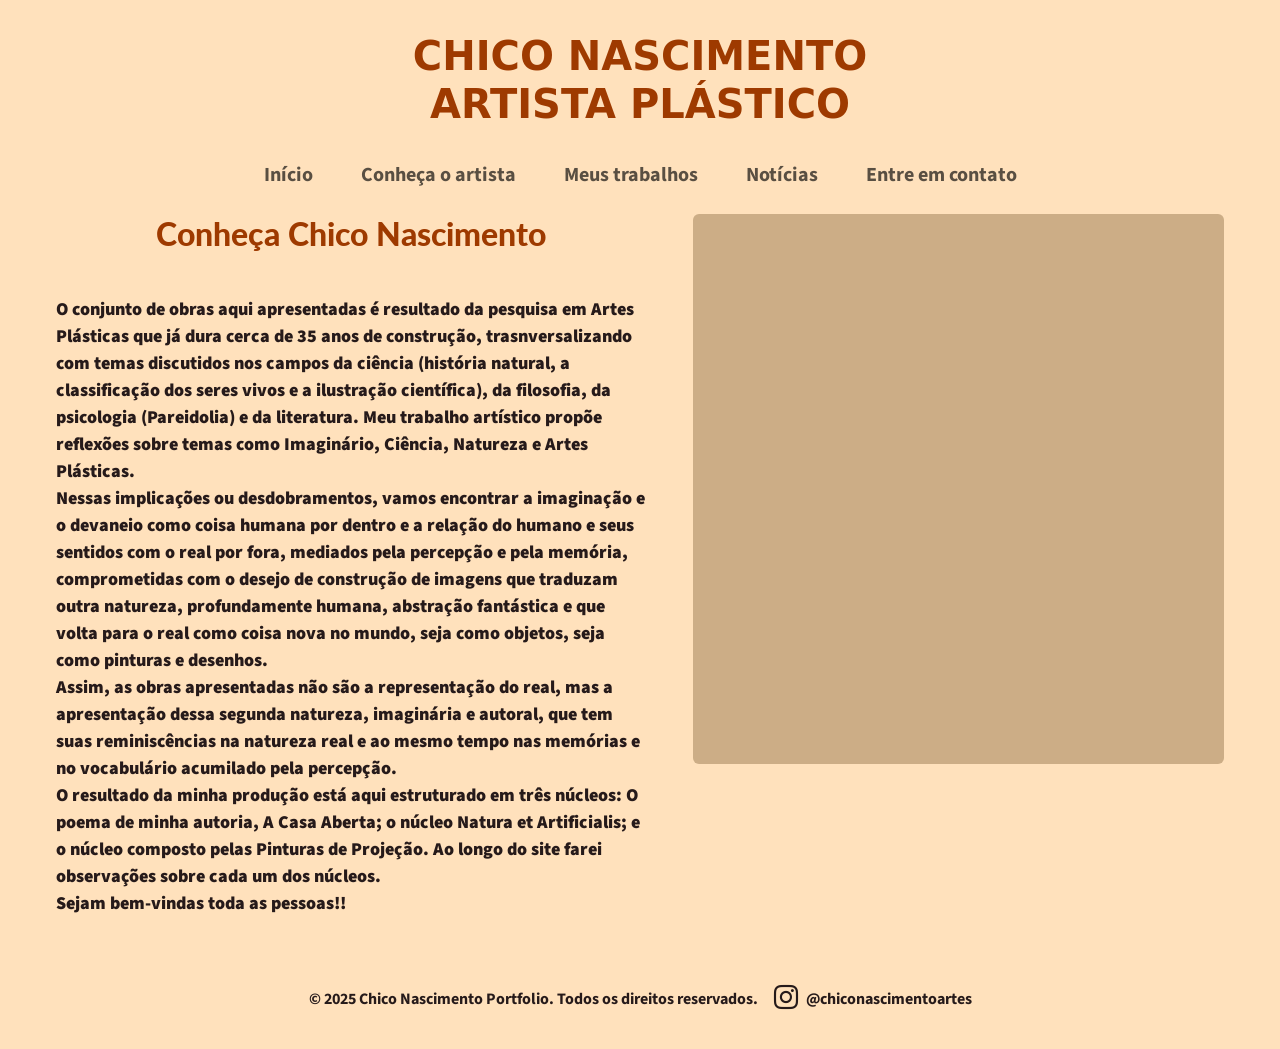
==== about.html @ 6eb268f2 "Primeiro commit do projeto" ====
<!DOCTYPE html>
<html lang="pt-br">
<head>
    <meta charset="UTF-8">
    <meta name="viewport" content="width=device-width, initial-scale=1.0">
    <link rel="shortcut icon" href="./img/iccon.jpeg" type="image/x-icon">
    <title>Chico Nascimento Artista Plástico</title>
    <link href="https://cdn.jsdelivr.net/npm/bootstrap@5.3.8/dist/css/bootstrap.min.css" rel="stylesheet" integrity="sha384-sRIl4kxILFvY47J16cr9ZwB07vP4J8+LH7qKQnuqkuIAvNWLzeN8tE5YBujZqJLB" crossorigin="anonymous">
    <link rel="stylesheet" href="https://cdn.jsdelivr.net/npm/bootstrap-icons@1.7.2/font/bootstrap-icons.css">
    <link href="https://fonts.googleapis.com/css2?family=Lato:ital,wght@0,100;0,300;0,400;0,700;0,900;1,100;1,300;1,400;1,700;1,900&family=Neuton:ital,wght@0,200;0,300;0,400;0,700;0,800;1,400&display=swap" rel="stylesheet">
    <link href="https://fonts.googleapis.com/css2?family=Lato:ital,wght@0,100;0,300;0,400;0,700;0,900;1,100;1,300;1,400;1,700;1,900&family=Neuton:ital,wght@0,200;0,300;0,400;0,700;0,800;1,400&family=Source+Sans+3:ital,wght@0,200..900;1,200..900&display=swap" rel="stylesheet">
    <link rel="stylesheet" href="./estilos/style.css">
    <link rel="stylesheet" href="./estilos/about.css">
</head>

<body>

    <header id="home">
        <div class="header-content">
             <h1 class="artist-title">
      CHICO NASCIMENTO <br />
      ARTISTA PLÁSTICO
    </h1>
        </div>
    </header>


    <nav class="navbar navbar-expand-lg">
        <div class="container-fluid justify-content-center">
            <button class="navbar-toggler" type="button" data-bs-toggle="collapse" data-bs-target="#navbarNav" aria-controls="navbarNav" aria-expanded="false" aria-label="Toggle navigation">
                <span class="navbar-toggler-icon"></span>
            </button>
            <div class="collapse navbar-collapse justify-content-center" id="navbarNav">
                <ul class="navbar-nav">
                    <li class="nav-item">
                        <a class="nav-link" href="./index.html">Início</a>
                    </li>
                    <li class="nav-item">
                        <a class="nav-link" href="./about.html">Conheça o artista</a>
                    </li>
                    <li class="nav-item dropdown">
                        <a class="nav-link dropdown-toggle" href="#" role="button" data-bs-toggle="dropdown" aria-expanded="false">
                            Meus trabalhos
                        </a>
                        <ul class="dropdown-menu">
                            <li><a class="dropdown-item" href="./natura.html">Natura et Artificialis</a></li>
                            <li><a class="dropdown-item" href="./pinturas.html">Pinturas de Projeção</a></li>
                        </ul>
                    </li>
                    <li class="nav-item">
                        <a class="nav-link" href="./publicações.html">Notícias</a>
                    </li>
                    <li class="nav-item">
                        <a class="nav-link" href="./contato.html">Entre em contato</a>
                    </li>
                </ul>
            </div>
        </div>
    </nav>

    <main>
      <div class="texto">
        <h3>Conheça Chico Nascimento</h3>
        <div class="grey-box"></div>
        <p>
          <br> O conjunto de obras aqui apresentadas é resultado da pesquisa em Artes Plásticas que já dura cerca de 35 anos de construção, 
          trasnversalizando com temas discutidos nos campos da ciência (história natural, a classificação dos seres vivos e a ilustração científica),
            da filosofia, da psicologia 
            <span class="popover-trigger" data-bs-toggle="popover" data-bs-placement="top" title="Pareidolia" data-bs-content="Fenômeno psicológico em que o cérebro percebe formas familiares em imagens ambíguas ou aleatórias, como ver rostos em nuvens ou objetos inanimados.">(Pareidolia)</span> e da literatura.  

            Meu trabalho artístico propõe reflexões sobre temas como Imaginário, Ciência, Natureza e Artes Plásticas.

<br>Nessas implicações ou desdobramentos, vamos encontrar a imaginação e o devaneio como coisa humana por dentro e a relação do humano e seus sentidos com o real por fora, mediados pela percepção e pela memória, comprometidas com o desejo de construção de
imagens que traduzam outra natureza, profundamente humana, abstração fantástica e que volta para o real como coisa nova no mundo, seja como objetos, seja como pinturas e desenhos. 

<br>Assim, as obras apresentadas não são a representação do real, mas a apresentação dessa segunda natureza, imaginária e autoral,
que tem suas reminiscências na natureza real e ao mesmo tempo nas memórias e no vocabulário acumilado pela percepção. 
<br>O resultado da minha produção está aqui estruturado em três núcleos: O poema de minha autoria, 
A Casa Aberta; o núcleo Natura et Artificialis; e o núcleo composto pelas Pinturas de Projeção.
Ao longo do site farei observações sobre cada um dos núcleos.

<br><strong>Sejam bem-vindas toda as pessoas!!</strong>
        </p>
      </div>
      <div class="caixa-cinza"></div>
    </main>


    <header>


    </header>

    <footer>
        <div class="d-flex justify-content-center align-items-center">
            <p class="mb-0 me-3"> &copy; 2025 Chico Nascimento Portfolio. Todos os direitos reservados.</p>
            <a href="https://www.instagram.com/chiconascimentoartes/" target="_blank" class="text-decoration-none d-flex align-items-center rodape">
                <i class="bi bi-instagram fs-4 me-2"></i>  @chiconascimentoartes
            </a>
        </div>
    </footer>

        <script src="https://cdn.jsdelivr.net/npm/bootstrap@5.3.8/dist/js/bootstrap.bundle.min.js" integrity="sha384-FKyoEForCGlyvwx9Hj09JcYn3nv7wiPVlz7YYwJrWVcXK/BmnVDxM+D2scQbITxI" crossorigin="anonymous"></script>
        <script>
            // Initialize all popovers
            var popoverTriggerList = [].slice.call(document.querySelectorAll('[data-bs-toggle="popover"]'));
            var popoverList = popoverTriggerList.map(function (popoverTriggerEl) {
                return new bootstrap.Popover(popoverTriggerEl);
            });
        </script>


</body>
---- estilos/style.css ----
@import url(./about.css);
@import url(./pinturas.css);
@import url(./natura.css);
@import url(./noticias.css);
@import url(./contato.css);

:root{

    --amarelo: #F29727;
    --verde: #263509;
    --marrom: #261A1A;
    --laranja: #CA4B02;
    --branco: #FFE1BC;
    --laranja-escuro: #9E3A00;
    --amarelo-claro: #ccad86;

    --titulo: 'Lato', sans-serif ;
    --texto: 'Source Sans 3', sans-serif ;
    
}

body {
  margin: 0;
  padding: 0;
  background-color: var(--branco);
  background-image: url('../img/MARCA D AGUA.png');
  background-size: cover;
  background-position: center;
  background-repeat: no-repeat;
  background-attachment: fixed;
}

h1 {
  text-align: center;
  font-size: var(--titulo);
  color: var(--laranja-escuro);
  font-weight: 900;
  font-size: 40px;
  margin: 2rem 0 1rem 0;
  line-height: 1.2;
}


nav {
  display: flex;
  justify-content: center;
  gap: 2rem;
  margin-bottom: 0.5rem;
  font-family: var(--texto);
  font-weight: 700;
  font-size: 20px;
}

nav a {
  text-decoration: none;
  color: var(--marrom);
  position: relative;
  cursor: pointer;
  opacity: 1;
}

nav a:hover {
  color: var(--laranja-escuro) !important;
}

.dropdown-item {
  color: var(--marrom);
  font-family: var(--texto);
  font-weight: 700;
  font-size: 20px;
}

.dropdown-menu :hover {
  color: var(--laranja-escuro);
}

nav li {
  list-style: none;
  position: relative;
  display: inline-block;
}


nav ul.dropdown-menu {
  display: none;
  position: absolute;
  top: 100%;
  left: 0;
  background-color: none;
  padding: 0.5rem 0;
  margin: 0;
  border-radius: 0 0 4px 4px;
  box-shadow: 0 2px 5px rgba(0,0,0,0.1);
  min-width: 180px;
  z-index: 100;
}

.gray-box {
  background-color: var(--amarelo-claro);
  height: 580px;
  margin-bottom: 3rem;
}

nav ul {
  padding: 0;
  margin: 0;
  display: flex;
  align-items: center;
  gap: 2rem;
}

footer {
  font-weight: 700;
  margin-bottom: 2rem;
  text-align: center;
  font-family: var(--texto);
  font-size: 16px;
  display: flex;
  justify-content: center;
  align-items: center;
  gap: 0.5rem;
  color: var(--marrom);
}

footer a {
  color: var(--marrom);
}

.dropdown-toggle::after {
  display: none;
}

footer a:hover {
  color: var(--laranja-escuro);
}

/* Responsividade */
@media (max-width: 991px) {
  .navbar-nav {
    text-align: center;
  }

  .navbar-nav .nav-link {
    padding: 0.5rem 1rem;
  }

  .dropdown-menu {
    position: static;
    float: none;
    background-color: transparent;
    border: none;
    box-shadow: none;
  }

  .dropdown-item {
    padding: 0.5rem 1rem;
  }
}

@media (max-width: 768px) {
  body {
    background-attachment: scroll;
    background-size: cover;
  }

  h1 {
    font-size: 30px;
  }

  .gray-box {
    height: 50vh;
    min-height: 300px;
  }

  footer {
    flex-direction: column;
    gap: 1.5rem;
    font-size: 14px;
    text-align: center;
    padding: 0 1rem;
  }

  footer p {
    margin-bottom: 0.5rem;
  }

  footer a .bi {
    font-size: 1.5rem;
  }

@media (max-width: 480px) {
  h1 {
    font-size: 24px;
  }

  .gray-box {
    height: 40vh;
    min-height: 250px;
  }

  footer {
    font-size: 12px;
  }

  footer a .bi {
    font-size: 1.25rem;
  }
}

}
---- estilos/about.css ----
body{
  background-image: none;
}

main {
  display: flex;
  justify-content: space-between;
  align-items: start;
  gap: 3rem;
  margin-bottom: 3rem;
  max-width: 1200px;
  margin-left: auto;
  margin-right: auto;
  padding: 0 1rem;
  font-family: var(--texto);
}


main .texto {
  flex: 1 1 45%;
  font-weight: 900;
  font-size: 18px;
  line-height: 1.5;
  color: var(--marrom);
}

main .texto h3 {
  font-family: var(--titulo);
  color: var(--laranja-escuro);
  font-weight: 900;
  font-size: 32px;
  margin-bottom: 1rem;
}

main .caixa-cinza {
  flex: 1 1 40%;
  background-color: var(--amarelo-claro);
  height: 550px;
  border-radius: 6px;
}

@media (max-width: 768px) {
  main {
    flex-direction: column;
    gap: 2rem;
  }
  main .caixa-cinza,
  main .texto {
    flex: 1 1 100%;
  }
  main .grey-box{
    background-color: var(--amarelo-claro);
    height: 250px;
    flex: none;
    order: -1;
    margin-bottom: 1rem;
  }
    .popover {
    font-size: 0.8rem;
    max-width: 250px;
    word-wrap: break-word;
  }

  .popover-header {
    font-size: 0.9rem;
  }

  .popover-body {
    font-size: 0.8rem;
    padding: 0.5rem;
  }

}

@media (max-width: 480px) {
  main {
    padding: 0 0.5rem;
  }
  main .texto h3 {
    font-size: 1.25rem;
  }
    .popover {
    font-size: 0.75rem;
    max-width: 200px;
  }

  .popover-header {
    font-size: 0.8rem;
  }

  .popover-body {
    font-size: 0.75rem;
    padding: 0.4rem;
  }

}
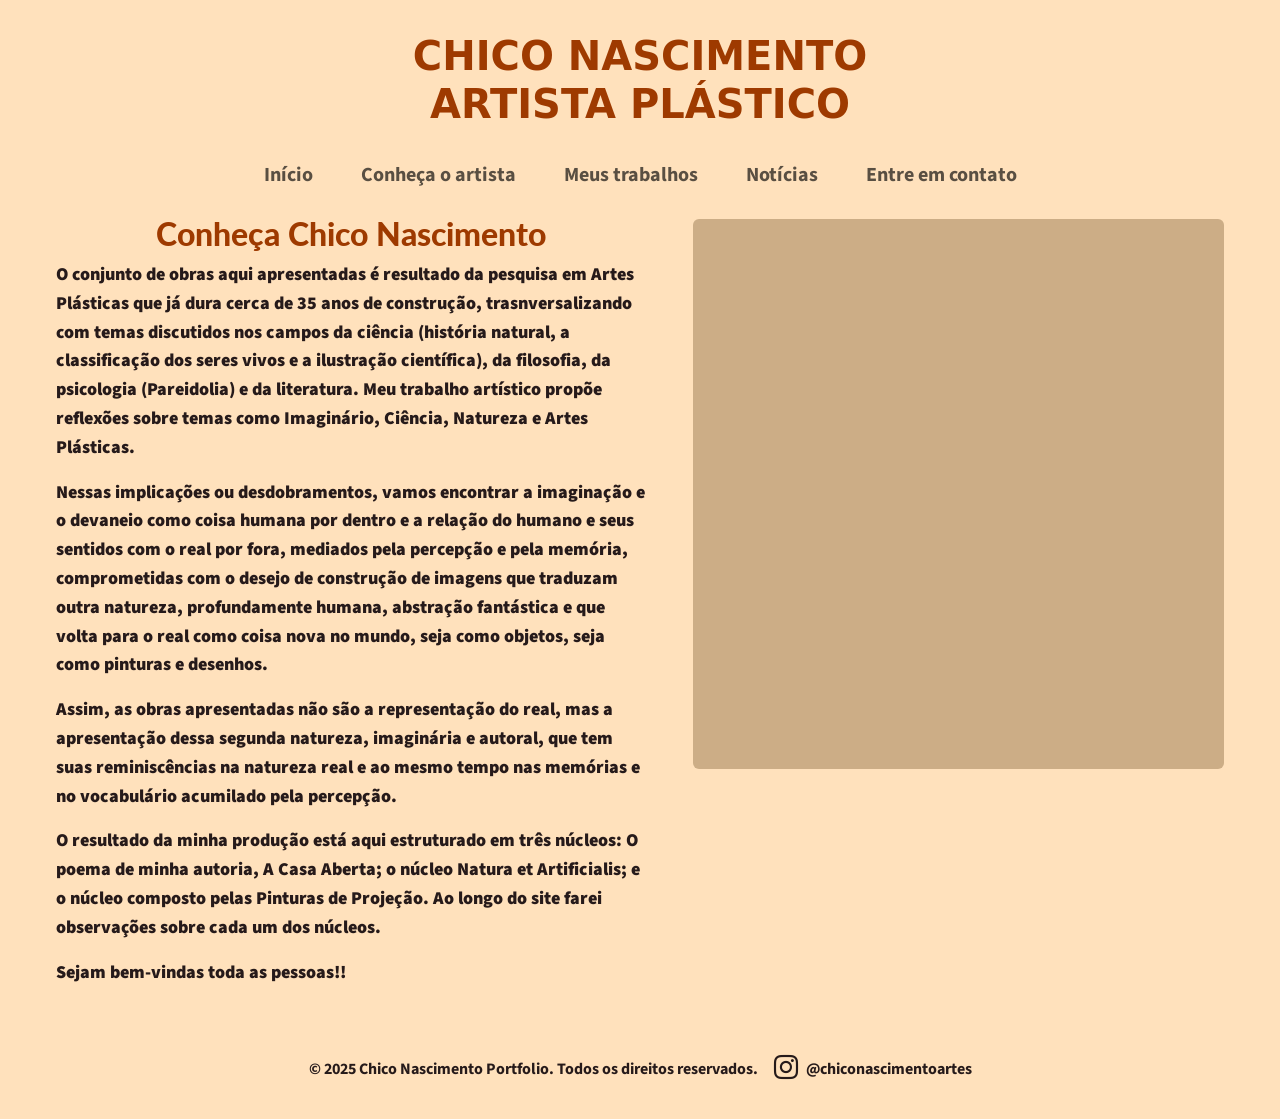
==== commit 7c449ebe: "Primeiro commit do meu site" ====
--- a/about.html
+++ b/about.html
@@ -63,23 +63,23 @@
         <h3>Conheça Chico Nascimento</h3>
         <div class="grey-box"></div>
         <p>
-          <br> O conjunto de obras aqui apresentadas é resultado da pesquisa em Artes Plásticas que já dura cerca de 35 anos de construção, 
-          trasnversalizando com temas discutidos nos campos da ciência (história natural, a classificação dos seres vivos e a ilustração científica),
-            da filosofia, da psicologia 
+        O conjunto de obras aqui apresentadas é resultado da pesquisa em Artes Plásticas que já dura cerca de 35 anos de construção, 
+        trasnversalizando com temas discutidos nos campos da ciência (história natural, a classificação dos seres vivos e a ilustração científica),
+        da filosofia, da psicologia 
             <span class="popover-trigger" data-bs-toggle="popover" data-bs-placement="top" title="Pareidolia" data-bs-content="Fenômeno psicológico em que o cérebro percebe formas familiares em imagens ambíguas ou aleatórias, como ver rostos em nuvens ou objetos inanimados.">(Pareidolia)</span> e da literatura.  
 
-            Meu trabalho artístico propõe reflexões sobre temas como Imaginário, Ciência, Natureza e Artes Plásticas.
+            Meu trabalho artístico propõe reflexões sobre temas como Imaginário, Ciência, Natureza e Artes Plásticas.</p>
 
-<br>Nessas implicações ou desdobramentos, vamos encontrar a imaginação e o devaneio como coisa humana por dentro e a relação do humano e seus sentidos com o real por fora, mediados pela percepção e pela memória, comprometidas com o desejo de construção de
-imagens que traduzam outra natureza, profundamente humana, abstração fantástica e que volta para o real como coisa nova no mundo, seja como objetos, seja como pinturas e desenhos. 
+<p>Nessas implicações ou desdobramentos, vamos encontrar a imaginação e o devaneio como coisa humana por dentro e a relação do humano e seus sentidos com o real por fora, mediados pela percepção e pela memória, comprometidas com o desejo de construção de
+imagens que traduzam outra natureza, profundamente humana, abstração fantástica e que volta para o real como coisa nova no mundo, seja como objetos, seja como pinturas e desenhos.</p>
 
-<br>Assim, as obras apresentadas não são a representação do real, mas a apresentação dessa segunda natureza, imaginária e autoral,
-que tem suas reminiscências na natureza real e ao mesmo tempo nas memórias e no vocabulário acumilado pela percepção. 
-<br>O resultado da minha produção está aqui estruturado em três núcleos: O poema de minha autoria, 
+<p>Assim, as obras apresentadas não são a representação do real, mas a apresentação dessa segunda natureza, imaginária e autoral,
+que tem suas reminiscências na natureza real e ao mesmo tempo nas memórias e no vocabulário acumilado pela percepção. </p>
+<p>O resultado da minha produção está aqui estruturado em três núcleos: O poema de minha autoria, 
 A Casa Aberta; o núcleo Natura et Artificialis; e o núcleo composto pelas Pinturas de Projeção.
-Ao longo do site farei observações sobre cada um dos núcleos.
+Ao longo do site farei observações sobre cada um dos núcleos.</p>
 
-<br><strong>Sejam bem-vindas toda as pessoas!!</strong>
+<strong>Sejam bem-vindas toda as pessoas!!</strong>
         </p>
       </div>
       <div class="caixa-cinza"></div>
--- a/estilos/style.css
+++ b/estilos/style.css
@@ -29,6 +29,7 @@
   background-repeat: no-repeat;
   background-attachment: fixed;
 }
+
 
 h1 {
   text-align: center;
@@ -96,8 +97,9 @@
 }
 
 .gray-box {
-  background-color: var(--amarelo-claro);
+  width: 100%;
   height: 580px;
+  object-fit: cover;
   margin-bottom: 3rem;
 }
 
@@ -158,14 +160,16 @@
 }
 
 @media (max-width: 768px) {
-  body {
+  /*body {
     background-attachment: scroll;
     background-size: cover;
-  }
+    background-position: center;
+  }*/
 
   h1 {
     font-size: 30px;
   }
+
 
   .gray-box {
     height: 50vh;
@@ -189,6 +193,12 @@
   }
 
 @media (max-width: 480px) {
+  /*body {
+    background-attachment: scroll;
+    background-size: cover;
+    background-position: center;
+  }*/
+
   h1 {
     font-size: 24px;
   }
--- a/estilos/about.css
+++ b/estilos/about.css
@@ -7,7 +7,7 @@
 main {
   display: flex;
   justify-content: space-between;
-  align-items: start;
+  align-items: flex-start; /* GARANTE QUE O ALINHAMENTO VERTICAL COMECE NO TOPO */
   gap: 3rem;
   margin-bottom: 3rem;
   max-width: 1200px;
@@ -22,8 +22,9 @@
   flex: 1 1 45%;
   font-weight: 900;
   font-size: 18px;
-  line-height: 1.5;
+  line-height: 1.6; /* Aumentar um pouco o line-height para melhor leitura */
   color: var(--marrom);
+  margin-top: 0; /* Garante que o texto não comece com margem extra */
 }
 
 main .texto h3 {
@@ -31,14 +32,16 @@
   color: var(--laranja-escuro);
   font-weight: 900;
   font-size: 32px;
-  margin-bottom: 1rem;
+  margin-bottom: 0.5rem;
 }
 
 main .caixa-cinza {
   flex: 1 1 40%;
   background-color: var(--amarelo-claro);
-  height: 550px;
+  height: auto; /* Altera para auto para se ajustar ao conteúdo ou à altura do texto */
+  min-height: 550px; /* Define a altura mínima que você deseja */
   border-radius: 6px;
+  margin-top: 5px; /* Pequeno ajuste para alinhar o topo com o h3 */
 }
 
 @media (max-width: 768px) {
@@ -46,17 +49,36 @@
     flex-direction: column;
     gap: 2rem;
   }
+  
   main .caixa-cinza,
   main .texto {
     flex: 1 1 100%;
+    margin-top: 0;
   }
-  main .grey-box{
-    background-color: var(--amarelo-claro);
-    height: 250px;
-    flex: none;
+  
+  /* Corrigindo o fluxo mobile: a caixa cinza deve vir DEPOIS do título */
+  main .caixa-cinza{
+    order: 2; /* Coloca a caixa abaixo do texto e do h3 */
+    min-height: 300px; /* Aumenta a altura mínima para mobile */
+  }
+
+  main .texto{
+    order: 1; /* Garante que o texto e o h3 venham primeiro */
+  }
+
+  /* Removendo a .grey-box dentro do .texto, pois ela só estava bagunçando o mobile */
+  /* Se você usa .grey-box como um DIVISOR, mantenha, mas ajuste. */
+  /* Se você usa .grey-box como o ELEMENTO IMAGEM (grande), você tem dois elementos iguais! */
+  
+  /* Vou assumir que main .texto .grey-box era apenas um divisor: */
+  main .texto .grey-box{
+    height: 2px;
+    width: 80px;
+    margin-bottom: 1rem;
     order: -1;
-    margin-bottom: 1rem;
   }
+
+  /* Ajuste no .popover, etc... (mantido) */
     .popover {
     font-size: 0.8rem;
     max-width: 250px;
@@ -71,8 +93,8 @@
     font-size: 0.8rem;
     padding: 0.5rem;
   }
+}
 
-}
 
 @media (max-width: 480px) {
   main {
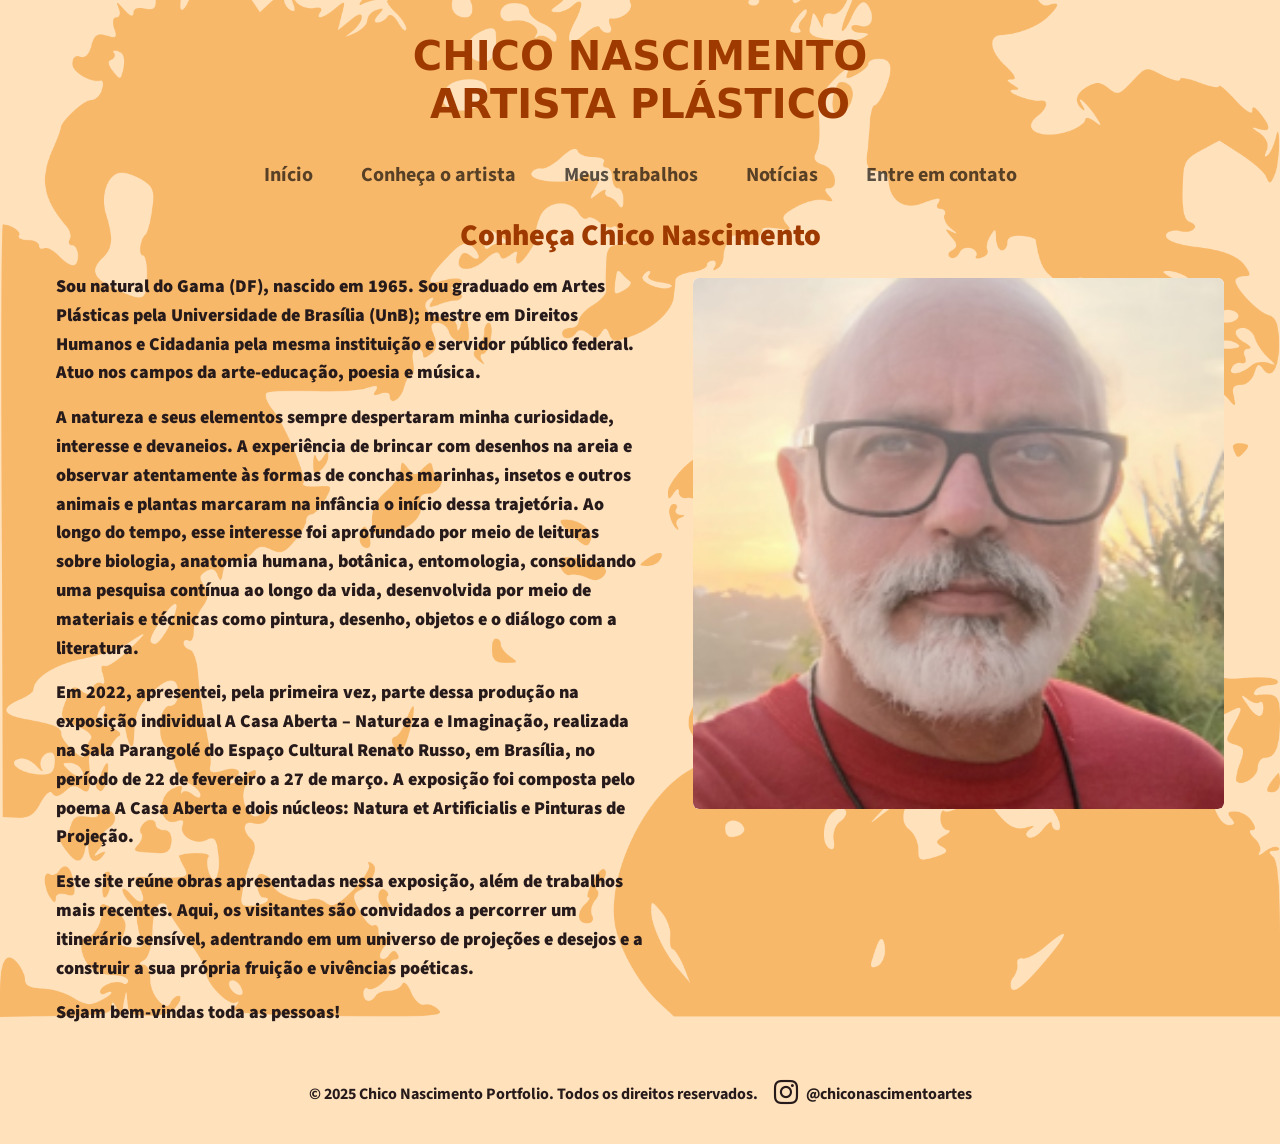
==== commit 879ee4a9: "Segundo commit do meu site" ====
--- a/about.html
+++ b/about.html
@@ -3,7 +3,7 @@
 <head>
     <meta charset="UTF-8">
     <meta name="viewport" content="width=device-width, initial-scale=1.0">
-    <link rel="shortcut icon" href="./img/iccon.jpeg" type="image/x-icon">
+    <link rel="shortcut icon" href="./img/pintura de projeção/IMG_20210425_111616127_HDR~2.jpg" type="image/x-icon">
     <title>Chico Nascimento Artista Plástico</title>
     <link href="https://cdn.jsdelivr.net/npm/bootstrap@5.3.8/dist/css/bootstrap.min.css" rel="stylesheet" integrity="sha384-sRIl4kxILFvY47J16cr9ZwB07vP4J8+LH7qKQnuqkuIAvNWLzeN8tE5YBujZqJLB" crossorigin="anonymous">
     <link rel="stylesheet" href="https://cdn.jsdelivr.net/npm/bootstrap-icons@1.7.2/font/bootstrap-icons.css">
@@ -58,31 +58,31 @@
         </div>
     </nav>
 
+    <h3>Conheça Chico Nascimento</h3>
+
     <main>
       <div class="texto">
-        <h3>Conheça Chico Nascimento</h3>
         <div class="grey-box"></div>
         <p>
-        O conjunto de obras aqui apresentadas é resultado da pesquisa em Artes Plásticas que já dura cerca de 35 anos de construção, 
-        trasnversalizando com temas discutidos nos campos da ciência (história natural, a classificação dos seres vivos e a ilustração científica),
-        da filosofia, da psicologia 
-            <span class="popover-trigger" data-bs-toggle="popover" data-bs-placement="top" title="Pareidolia" data-bs-content="Fenômeno psicológico em que o cérebro percebe formas familiares em imagens ambíguas ou aleatórias, como ver rostos em nuvens ou objetos inanimados.">(Pareidolia)</span> e da literatura.  
+        Sou natural do Gama (DF), nascido em 1965.
+         Sou graduado em Artes Plásticas pela Universidade de Brasília (UnB); mestre em Direitos Humanos e Cidadania pela mesma instituição e servidor público federal. Atuo nos campos da arte-educação, poesia e música. </p> 
 
-            Meu trabalho artístico propõe reflexões sobre temas como Imaginário, Ciência, Natureza e Artes Plásticas.</p>
+<p>A natureza e seus elementos sempre despertaram minha curiosidade, interesse e devaneios. 
+    A experiência de brincar com desenhos na areia e observar atentamente às formas de conchas marinhas, insetos e outros animais e plantas marcaram na infância o início dessa trajetória.
+     Ao longo do tempo, esse interesse foi aprofundado por meio de leituras sobre biologia, anatomia humana, botânica, entomologia, consolidando uma pesquisa contínua ao longo da vida, desenvolvida por meio de materiais e técnicas como pintura, desenho, objetos e o diálogo com a literatura. </p>
 
-<p>Nessas implicações ou desdobramentos, vamos encontrar a imaginação e o devaneio como coisa humana por dentro e a relação do humano e seus sentidos com o real por fora, mediados pela percepção e pela memória, comprometidas com o desejo de construção de
-imagens que traduzam outra natureza, profundamente humana, abstração fantástica e que volta para o real como coisa nova no mundo, seja como objetos, seja como pinturas e desenhos.</p>
+<p>Em 2022, apresentei, pela primeira vez, parte dessa produção na exposição individual A Casa Aberta – Natureza e Imaginação, realizada na Sala Parangolé do Espaço Cultural Renato Russo, em Brasília, no período de 22 de fevereiro a 27 de março. 
+    A exposição foi composta pelo poema A Casa Aberta e dois núcleos:  Natura et Artificialis e Pinturas de Projeção.</p> 
 
-<p>Assim, as obras apresentadas não são a representação do real, mas a apresentação dessa segunda natureza, imaginária e autoral,
-que tem suas reminiscências na natureza real e ao mesmo tempo nas memórias e no vocabulário acumilado pela percepção. </p>
-<p>O resultado da minha produção está aqui estruturado em três núcleos: O poema de minha autoria, 
-A Casa Aberta; o núcleo Natura et Artificialis; e o núcleo composto pelas Pinturas de Projeção.
-Ao longo do site farei observações sobre cada um dos núcleos.</p>
+<p>Este site reúne obras apresentadas nessa exposição, além de trabalhos mais recentes. 
+Aqui, os visitantes são convidados a percorrer um itinerário sensível, adentrando em um universo de projeções e desejos e a construir a sua própria fruição e vivências poéticas.</p>
 
-<strong>Sejam bem-vindas toda as pessoas!!</strong>
-        </p>
+<strong>Sejam bem-vindas toda as pessoas!</strong>
+       
       </div>
-      <div class="caixa-cinza"></div>
+      <div class="caixa-cinza">
+        <img src="./img/foto.png" alt="foto Chico Nascimento">
+      </div>
     </main>
 
 
--- a/estilos/style.css
+++ b/estilos/style.css
@@ -23,7 +23,7 @@
   margin: 0;
   padding: 0;
   background-color: var(--branco);
-  background-image: url('../img/MARCA D AGUA.png');
+  background-image: url('../img/mancha\ amarelada.png');
   background-size: cover;
   background-position: center;
   background-repeat: no-repeat;
--- a/estilos/about.css
+++ b/estilos/about.css
@@ -1,13 +1,18 @@
 
 
 body{
-  background-image: none;
+  background-color: var(--branco);
+  background-image: url('../img/mancha\ amarelada.png');
+  background-size: cover;
+  background-position: center;
+  background-repeat: no-repeat;
+  background-attachment: fixed;
 }
 
 main {
   display: flex;
   justify-content: space-between;
-  align-items: flex-start; /* GARANTE QUE O ALINHAMENTO VERTICAL COMECE NO TOPO */
+  align-items: flex-start; 
   gap: 3rem;
   margin-bottom: 3rem;
   max-width: 1200px;
@@ -17,14 +22,20 @@
   font-family: var(--texto);
 }
 
+h3{
+  font-weight: 900;
+  font-size: 30px;
+  color: var(--laranja-escuro);
+}
+
 
 main .texto {
   flex: 1 1 45%;
   font-weight: 900;
   font-size: 18px;
-  line-height: 1.6; /* Aumentar um pouco o line-height para melhor leitura */
+  line-height: 1.6; 
   color: var(--marrom);
-  margin-top: 0; /* Garante que o texto não comece com margem extra */
+  margin-top: 0; 
 }
 
 main .texto h3 {
@@ -37,11 +48,26 @@
 
 main .caixa-cinza {
   flex: 1 1 40%;
-  background-color: var(--amarelo-claro);
-  height: auto; /* Altera para auto para se ajustar ao conteúdo ou à altura do texto */
-  min-height: 550px; /* Define a altura mínima que você deseja */
+  background-color: var(--cinza-claro, #f5f5f5);
   border-radius: 6px;
-  margin-top: 5px; /* Pequeno ajuste para alinhar o topo com o h3 */
+  margin-top: 5px;
+  display: flex;
+  align-items: center;
+  justify-content: center;
+  overflow: hidden;
+  aspect-ratio: 1 / 1;
+  min-height: 400px;
+}
+
+main .caixa-cinza img {
+  width: 100%;
+  height: 100%;
+  object-fit: cover;
+  border-radius: 6px;
+}
+
+.strong{
+  color: var(--verde);
 }
 
 @media (max-width: 768px) {
@@ -56,14 +82,18 @@
     margin-top: 0;
   }
   
-  /* Corrigindo o fluxo mobile: a caixa cinza deve vir DEPOIS do título */
+  /* Imagem acima do texto no mobile, centralizada */
   main .caixa-cinza{
-    order: 2; /* Coloca a caixa abaixo do texto e do h3 */
-    min-height: 300px; /* Aumenta a altura mínima para mobile */
+    order: 1;
+    aspect-ratio: 1 / 1;
+    min-height: 250px;
+    max-width: 90vw;
+    margin: 0 auto;
+    display: block;
   }
 
   main .texto{
-    order: 1; /* Garante que o texto e o h3 venham primeiro */
+    order: 2;
   }
 
   /* Removendo a .grey-box dentro do .texto, pois ela só estava bagunçando o mobile */
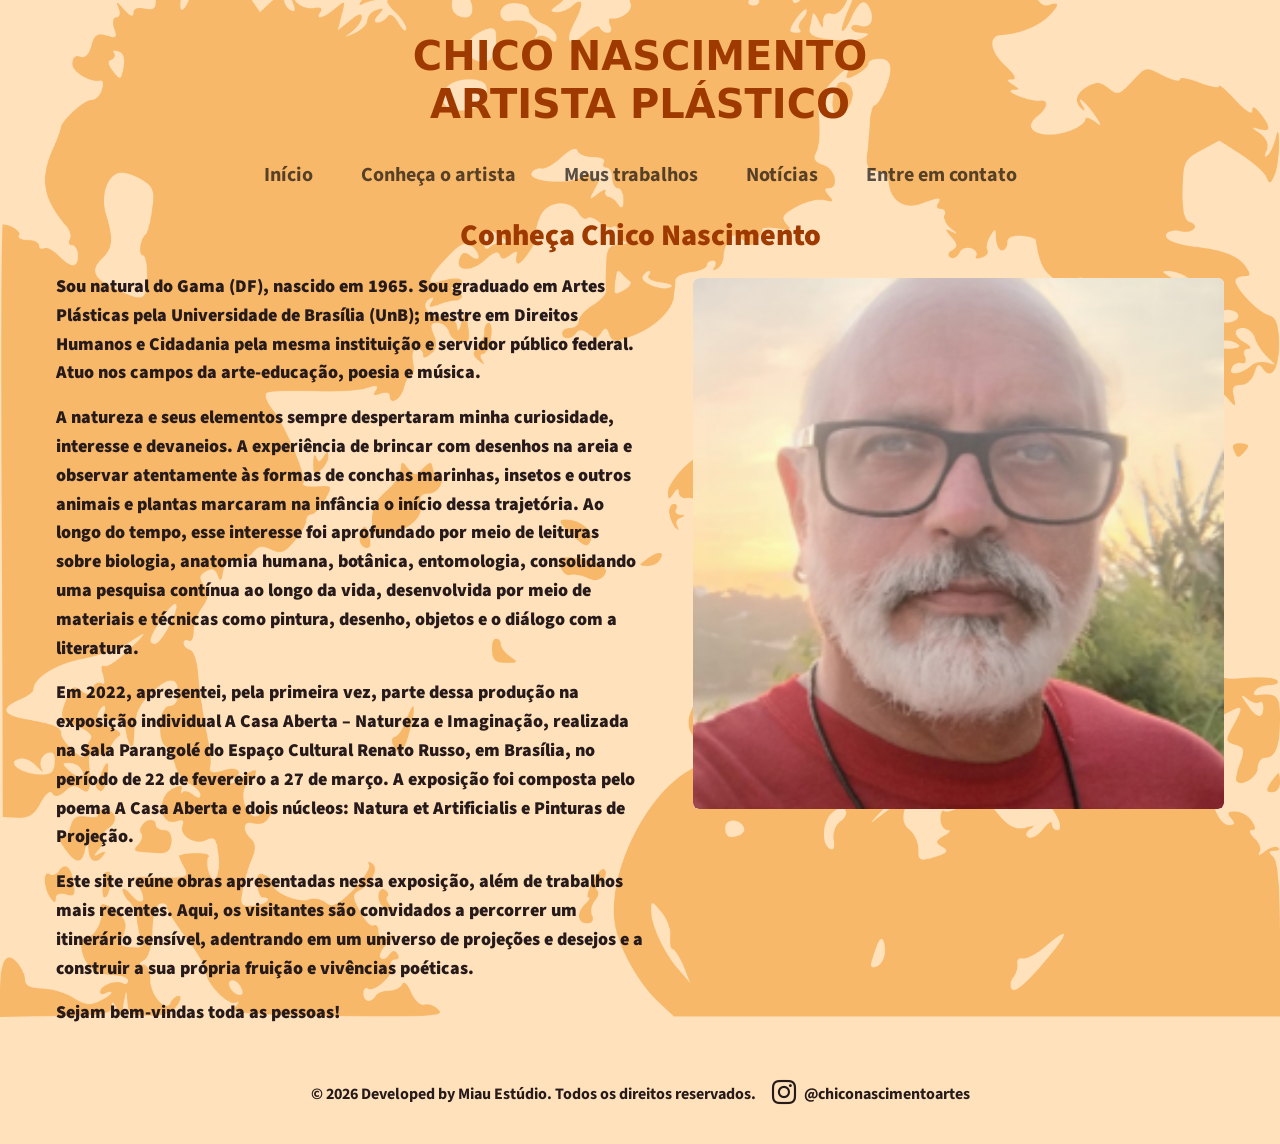
==== commit d1258764: "Atualizando páginas HTML e CSS" ====
--- a/about.html
+++ b/about.html
@@ -93,7 +93,7 @@
 
     <footer>
         <div class="d-flex justify-content-center align-items-center">
-            <p class="mb-0 me-3"> &copy; 2025 Chico Nascimento Portfolio. Todos os direitos reservados.</p>
+            <p class="mb-0 me-3"> &copy; 2026 Developed by Miau Estúdio. Todos os direitos reservados.</p>
             <a href="https://www.instagram.com/chiconascimentoartes/" target="_blank" class="text-decoration-none d-flex align-items-center rodape">
                 <i class="bi bi-instagram fs-4 me-2"></i>  @chiconascimentoartes
             </a>
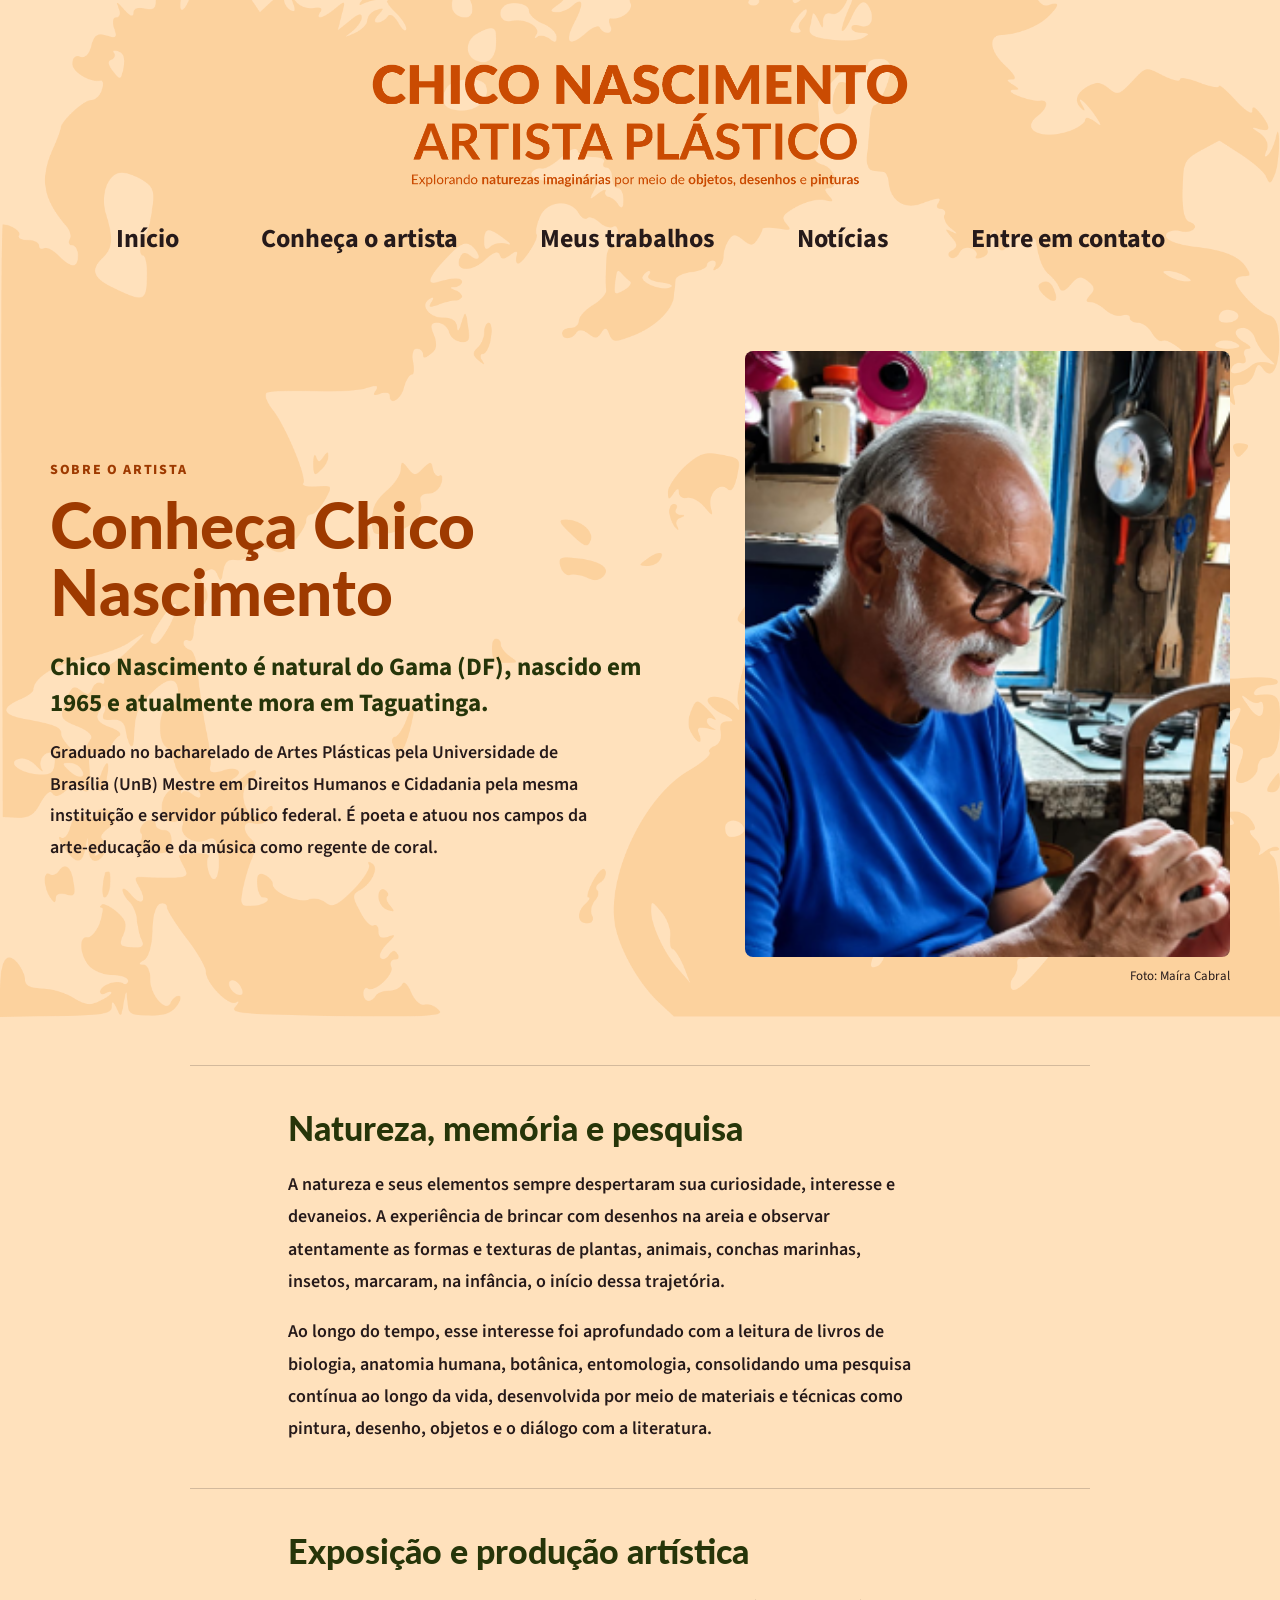
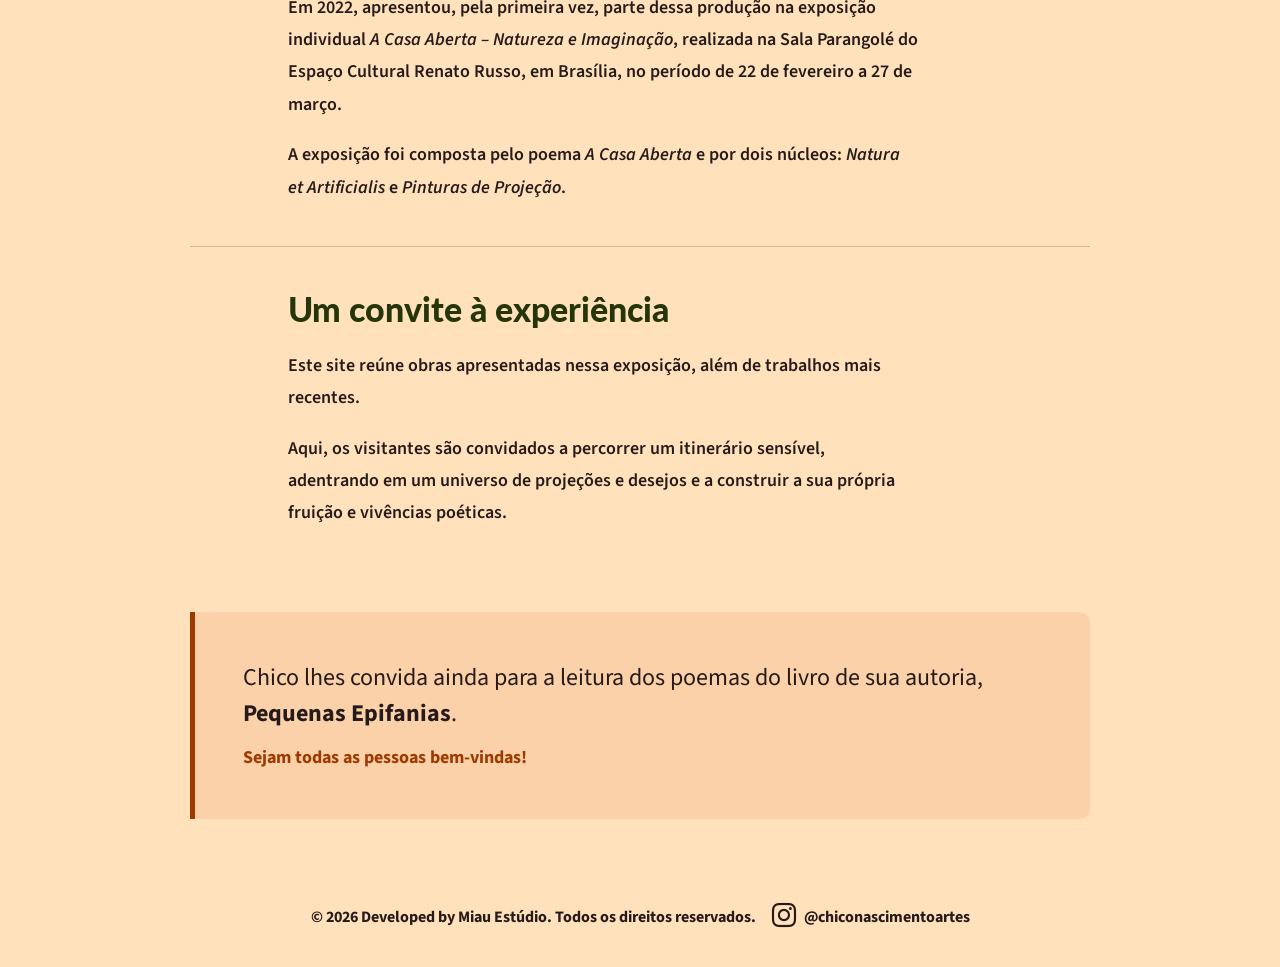
==== commit 0903b45d: "Atualiza versão final do site" ====
--- a/about.html
+++ b/about.html
@@ -16,80 +16,165 @@
 <body>
 
     <header id="home">
-        <div class="header-content">
-             <h1 class="artist-title">
-      CHICO NASCIMENTO <br />
-      ARTISTA PLÁSTICO
-    </h1>
-        </div>
+        <nav class="navbar navbar-expand-lg custom-navbar">
+            <div class="container-fluid custom-navbar-container">
+                <button class="navbar-toggler order-first" type="button" data-bs-toggle="offcanvas" data-bs-target="#navbarNav" aria-controls="navbarNav" aria-expanded="false" aria-label="Toggle navigation">
+                    <span class="navbar-toggler-icon"></span>
+                </button>
+
+                <a href="./index.html" class="header-logo-link">
+                    <img src="./img/logo.png" alt="Chico Nascimento Artista Plástico" class="header-logo">
+                </a>
+
+                <div class="offcanvas-lg offcanvas-start" id="navbarNav" tabindex="-1" aria-labelledby="navbarNavLabel">
+                    <div class="offcanvas-header">
+                        <h5 class="offcanvas-title" id="navbarNavLabel"></h5>
+                        <button type="button" class="btn-close" data-bs-dismiss="offcanvas" data-bs-target="#navbarNav" aria-label="Close"></button>
+                    </div>
+                    <div class="offcanvas-body justify-content-center">
+                        <ul class="navbar-nav">
+                            <li class="nav-item">
+                                <a class="nav-link" href="./index.html">Início</a>
+                            </li>
+                            <li class="nav-item">
+                                <a class="nav-link" href="./about.html">Conheça o artista</a>
+                            </li>
+                            <li class="nav-item dropdown">
+                                <a class="nav-link dropdown-toggle" href="#" role="button" data-bs-toggle="dropdown" aria-expanded="false">
+                                    Meus trabalhos
+                                </a>
+                                <ul class="dropdown-menu">
+                                    <li><a class="dropdown-item" href="./natura.html">Natura et Artificialis</a></li>
+                                    <li><a class="dropdown-item" href="./pinturas.html">Pinturas de Projeção</a></li>
+                                </ul>
+                            </li>
+                            <li class="nav-item">
+                                <a class="nav-link" href="./publicações.html">Notícias</a>
+                            </li>
+                            <li class="nav-item">
+                                <a class="nav-link" href="./contato.html">Entre em contato</a>
+                            </li>
+                        </ul>
+                    </div>
+                </div>
+            </div>
+        </nav>
     </header>
 
+  <main class="about-page">
 
-    <nav class="navbar navbar-expand-lg">
-        <div class="container-fluid justify-content-center">
-            <button class="navbar-toggler" type="button" data-bs-toggle="collapse" data-bs-target="#navbarNav" aria-controls="navbarNav" aria-expanded="false" aria-label="Toggle navigation">
-                <span class="navbar-toggler-icon"></span>
-            </button>
-            <div class="collapse navbar-collapse justify-content-center" id="navbarNav">
-                <ul class="navbar-nav">
-                    <li class="nav-item">
-                        <a class="nav-link" href="./index.html">Início</a>
-                    </li>
-                    <li class="nav-item">
-                        <a class="nav-link" href="./about.html">Conheça o artista</a>
-                    </li>
-                    <li class="nav-item dropdown">
-                        <a class="nav-link dropdown-toggle" href="#" role="button" data-bs-toggle="dropdown" aria-expanded="false">
-                            Meus trabalhos
-                        </a>
-                        <ul class="dropdown-menu">
-                            <li><a class="dropdown-item" href="./natura.html">Natura et Artificialis</a></li>
-                            <li><a class="dropdown-item" href="./pinturas.html">Pinturas de Projeção</a></li>
-                        </ul>
-                    </li>
-                    <li class="nav-item">
-                        <a class="nav-link" href="./publicações.html">Notícias</a>
-                    </li>
-                    <li class="nav-item">
-                        <a class="nav-link" href="./contato.html">Entre em contato</a>
-                    </li>
-                </ul>
+    <section class="about-hero">
+        <div class="about-intro">
+            <span class="about-label">Sobre o artista</span>
+
+            <h1>Conheça Chico Nascimento</h1>
+
+            <p class="about-lead">
+                Chico Nascimento é natural do Gama (DF), nascido em 1965
+                 e atualmente mora em Taguatinga. 
+            </p>
+
+            <p>
+                Graduado no bacharelado de Artes Plásticas pela Universidade de Brasília (UnB)
+                Mestre em Direitos Humanos e Cidadania pela mesma instituição e servidor público federal.
+                É poeta e atuou nos campos da arte-educação e da música como regente de coral.   
+            </p>
+        </div>
+
+       <figure class="about-photo">
+    <div class="about-photo-frame">
+        <img
+            src="./img/foto.png"
+            alt="Retrato do artista Chico Nascimento"
+        >
+    </div>
+
+    <figcaption>
+        Foto: Maíra Cabral
+    </figcaption>
+</figure>
+    </section>
+
+    <section class="about-content">
+
+        <article class="about-section">
+            <span class="about-number"></span>
+
+            <div>
+                <h2>Natureza, memória e pesquisa</h2>
+
+                <p>
+                    A natureza e seus elementos sempre despertaram sua 
+                    curiosidade, interesse e devaneios.
+                   A experiência de brincar com desenhos na areia e observar 
+                   atentamente as formas e texturas de plantas, animais, conchas marinhas, insetos, marcaram, 
+                   na infância, o início dessa trajetória. 
+                </p>
+
+                <p>
+                    Ao longo do tempo, esse interesse foi aprofundado com a leitura de livros de biologia, anatomia humana, botânica, entomologia,
+                     consolidando uma pesquisa contínua ao longo da vida, desenvolvida por meio de materiais e técnicas como
+                      pintura, desenho, objetos e o diálogo com a literatura.
+                </p>
             </div>
-        </div>
-    </nav>
+        </article>
 
-    <h3>Conheça Chico Nascimento</h3>
+        <article class="about-section">
+            <span class="about-number"></span>
 
-    <main>
-      <div class="texto">
-        <div class="grey-box"></div>
+            <div>
+                <h2>Exposição e produção artística</h2>
+
+                <p>
+                    Em 2022, apresentou, pela primeira vez, 
+                    parte dessa produção na exposição individual 
+                    <em>A Casa Aberta – Natureza e Imaginação</em>,
+                    realizada na Sala Parangolé do Espaço Cultural Renato
+                    Russo, em Brasília, no período de 22 de fevereiro
+                    a 27 de março.
+                </p>
+
+                <p>
+                    A exposição foi composta pelo poema
+                    <em>A Casa Aberta</em> e por dois núcleos:
+                    <em>Natura et Artificialis</em> e
+                    <em>Pinturas de Projeção</em>.
+                </p>
+            </div>
+        </article>
+
+        <article class="about-section">
+            <span class="about-number"></span>
+
+            <div>
+                <h2>Um convite à experiência</h2>
+
+                <p>
+                    Este site reúne obras apresentadas nessa exposição,
+                    além de trabalhos mais recentes.
+                </p>
+
+                <p>
+                    Aqui, os visitantes são convidados a percorrer um
+                    itinerário sensível, adentrando em um universo de
+                    projeções e desejos e a construir a sua própria
+                    fruição e vivências poéticas.
+                </p>
+            </div>
+        </article>
+
+    </section>
+
+    <aside class="about-invitation">
         <p>
-        Sou natural do Gama (DF), nascido em 1965.
-         Sou graduado em Artes Plásticas pela Universidade de Brasília (UnB); mestre em Direitos Humanos e Cidadania pela mesma instituição e servidor público federal. Atuo nos campos da arte-educação, poesia e música. </p> 
+            Chico lhes convida ainda para a leitura dos poemas do livro de sua autoria, 
+            <strong>Pequenas Epifanias</strong>.
+        </p>
 
-<p>A natureza e seus elementos sempre despertaram minha curiosidade, interesse e devaneios. 
-    A experiência de brincar com desenhos na areia e observar atentamente às formas de conchas marinhas, insetos e outros animais e plantas marcaram na infância o início dessa trajetória.
-     Ao longo do tempo, esse interesse foi aprofundado por meio de leituras sobre biologia, anatomia humana, botânica, entomologia, consolidando uma pesquisa contínua ao longo da vida, desenvolvida por meio de materiais e técnicas como pintura, desenho, objetos e o diálogo com a literatura. </p>
+        <strong>Sejam todas as pessoas bem-vindas!</strong>
+    </aside>
 
-<p>Em 2022, apresentei, pela primeira vez, parte dessa produção na exposição individual A Casa Aberta – Natureza e Imaginação, realizada na Sala Parangolé do Espaço Cultural Renato Russo, em Brasília, no período de 22 de fevereiro a 27 de março. 
-    A exposição foi composta pelo poema A Casa Aberta e dois núcleos:  Natura et Artificialis e Pinturas de Projeção.</p> 
-
-<p>Este site reúne obras apresentadas nessa exposição, além de trabalhos mais recentes. 
-Aqui, os visitantes são convidados a percorrer um itinerário sensível, adentrando em um universo de projeções e desejos e a construir a sua própria fruição e vivências poéticas.</p>
-
-<strong>Sejam bem-vindas toda as pessoas!</strong>
-       
-      </div>
-      <div class="caixa-cinza">
-        <img src="./img/foto.png" alt="foto Chico Nascimento">
-      </div>
-    </main>
-
-
-    <header>
-
-
-    </header>
+</main>
 
     <footer>
         <div class="d-flex justify-content-center align-items-center">
--- a/estilos/style.css
+++ b/estilos/style.css
@@ -23,7 +23,7 @@
   margin: 0;
   padding: 0;
   background-color: var(--branco);
-  background-image: url('../img/mancha\ amarelada.png');
+  background-image: url('../img/MARCA\ D\ AGUA.png');
   background-size: cover;
   background-position: center;
   background-repeat: no-repeat;
@@ -31,30 +31,52 @@
 }
 
 
-h1 {
+.header-logo {
+  display: block;
+  width: auto;
+  max-width: 100%;
+  height: auto;
+  /* Altura máxima reduzida para um tamanho mais "normal" */
+  max-height: 130px;
+}
+
+/* Link que envolve a logo (index.html) */
+.header-logo-link {
+  display: block;
   text-align: center;
-  font-size: var(--titulo);
-  color: var(--laranja-escuro);
-  font-weight: 900;
-  font-size: 40px;
-  margin: 2rem 0 1rem 0;
-  line-height: 1.2;
-}
-
+  text-decoration: none;
+}
 
 nav {
   display: flex;
   justify-content: center;
-  gap: 2rem;
-  margin-bottom: 0.5rem;
+  margin-top: 20px;
+  margin-bottom: 30px;
   font-family: var(--texto);
   font-weight: 700;
   font-size: 20px;
 }
 
-nav a {
+/* Navbar personalizada (header + menu unificados) */
+.custom-navbar .container-fluid {
+  gap: 1rem;
+}
+
+.custom-navbar .artist-title {
+  font-size: 40px;
+  margin: 2rem auto 1rem auto;
+}
+
+nav .nav-link {
   text-decoration: none;
-  color: var(--marrom);
+  color: var(--marrom) !important;
+  font-family: var(--texto) !important;
+  font-weight: 700 !important;
+  
+  /* AUMENTANDO O TAMANHO E O CORPO */
+  font-size: 26px !important; /* Mudei para 26px para ficar bem visível, ajuste se quiser ainda maior */
+  padding: 15px 25px !important;
+
   position: relative;
   cursor: pointer;
   opacity: 1;
@@ -65,20 +87,21 @@
 }
 
 .dropdown-item {
-  color: var(--marrom);
+  color: var(--marrom) !important;
   font-family: var(--texto);
   font-weight: 700;
-  font-size: 20px;
-}
-
-.dropdown-menu :hover {
-  color: var(--laranja-escuro);
-}
-
-nav li {
-  list-style: none;
-  position: relative;
-  display: inline-block;
+  font-size: 20px; /* Ligeiramente menor para o submenu fazer sentido visualmente */
+  padding: 8px 20px;
+}
+
+.dropdown-menu .dropdown-item:hover {
+  color: var(--laranja-escuro) !important;
+  background-color: transparent; /* Remove o fundo cinza padrão do Bootstrap no hover */
+}
+
+nav .navbar-nav {
+  gap: 2rem; 
+  align-items: center;
 }
 
 
@@ -96,12 +119,36 @@
   z-index: 100;
 }
 
-.gray-box {
+
+.home-main {
+  width: 100%;
+  margin-bottom: 2rem;
+}
+
+.home-hero {
+  width: 100%;
+  overflow: hidden;
+}
+
+.home-hero-picture {
+  display: block;
+  width: 100%;
+}
+
+.home-hero-image {
+  display: block;
+  width: 100%;
+  height: 580px;
+  object-fit: cover;
+  object-position: center;
+}
+
+/*.gray-box {
   width: 100%;
   height: 580px;
   object-fit: cover;
   margin-bottom: 3rem;
-}
+}*/
 
 nav ul {
   padding: 0;
@@ -166,15 +213,20 @@
     background-position: center;
   }*/
 
-  h1 {
-    font-size: 30px;
-  }
-
-
-  .gray-box {
+  .header-logo {
+    max-height: 130px;
+  }
+
+
+   .home-hero-image {
+    height: clamp(380px, 62vh, 560px);
+    object-position: center;
+   }
+
+  /*.gray-box {
     height: 50vh;
     min-height: 300px;
-  }
+  }*/
 
   footer {
     flex-direction: column;
@@ -192,29 +244,185 @@
     font-size: 1.5rem;
   }
 
+}
+
 @media (max-width: 480px) {
-  /*body {
-    background-attachment: scroll;
-    background-size: cover;
-    background-position: center;
-  }*/
-
-  h1 {
-    font-size: 24px;
-  }
-
-  .gray-box {
-    height: 40vh;
-    min-height: 250px;
-  }
-
-  footer {
-    font-size: 12px;
-  }
-
-  footer a .bi {
+  body {
+    min-height: 100vh;
+    display: flex;
+    flex-direction: column;
+  }
+
+  .home-main {
+    flex: 1;
+    display: flex;
+    align-items: center;
+  }
+
+  .home-hero {
+    width: 100%;
+    padding: 0 0.75rem;
+  }
+
+  .home-hero-image {
+    width: 100%;
+    height: auto;
+    aspect-ratio: 1 / 1;
+    object-fit: cover;
+  }
+
+   footer > div {
+    flex-direction: column;
+    gap: 0.5rem;
+  }
+
+  footer p {
+    max-width: 220px;
+    margin: 0;
+  }
+  
+}
+
+/* Desktop (lg+): logo/título centralizados em cima e menu centralizado embaixo */
+@media (min-width: 992px) {
+  .custom-navbar {
+    margin-top: 0;
+    margin-bottom: 30px;
+  }
+
+  .custom-navbar .container-fluid {
+    flex-direction: column;
+    align-items: center;
+    justify-content: center;
+  }
+
+  .header-logo-link {
+    margin: 50px auto 0 auto;
+  }
+
+  .header-logo {
+    margin: 0 auto;
+    max-height: 130px;
+  }
+
+  .custom-navbar .offcanvas-lg {
+    width: 100%;
+    flex-grow: 0;
+    justify-content: center;
+  }
+
+  .custom-navbar .offcanvas-body {
+    justify-content: center;
+    align-items: center;
+    width: 100%;
+  }
+}
+
+/* Mobile (<992px): hambúrguer à esquerda, logo/título ao lado e mini aba lateral */
+@media (max-width: 991.98px) {
+  .custom-navbar {
+    margin-top: 18px;
+    margin-bottom: 15px;
+  }
+
+  .custom-navbar .container-fluid {
+    flex-wrap: nowrap;
+    justify-content: flex-start;
+    align-items: center;
+    gap: 0.75rem;
+    padding-left: 1rem;
+    padding-right: 1rem;
+  }
+
+  .custom-navbar .navbar-toggler {
+    border: none;
+    box-shadow: none;
+    color: var(--marrom);
+    padding: 0.25rem 0.4rem;
+  }
+
+  /* Logo ao lado do hambúrguer */
+  .header-logo-link {
+    margin: 0;
+    display: inline-flex;
+    align-items: center;
+    flex: 1;
+    justify-content: center;
+  }
+
+  .header-logo {
+    max-height: 65px;
+    margin: 0;
+  }
+
+  /* Título ao lado do hambúrguer */
+  .custom-navbar .header-content {
+    margin: 0;
+    flex: 1;
+    display: flex;
+    justify-content: center;
+  }
+
+  .custom-navbar .artist-title {
     font-size: 1.25rem;
-  }
-}
-
-}+    line-height: 1.15;
+    margin: 0;
+    text-align: left;
+  }
+
+  /* Mini aba lateral (offcanvas) */
+  .offcanvas-lg {
+    --bs-offcanvas-width: 290px;
+  }
+
+  .custom-navbar .offcanvas-lg {
+    background-color: var(--branco);
+  }
+
+  .custom-navbar .offcanvas-header {
+    border-bottom: 1px solid var(--amarelo-claro);
+    margin-bottom: 0.5rem;
+  }
+
+  .custom-navbar .offcanvas-title {
+    color: var(--laranja-escuro);
+    font-weight: 700;
+  }
+
+  .custom-navbar .offcanvas-body {
+    padding: 1rem;
+  }
+
+  .custom-navbar .offcanvas-body .navbar-nav {
+    gap: 0.15rem;
+    align-items: stretch;
+    width: 100%;
+  }
+
+  .custom-navbar .nav-link {
+    font-size: 20px !important;
+    padding: 0.6rem 0.75rem !important;
+    text-align: left;
+    border-radius: 6px;
+  }
+
+  .custom-navbar .nav-link:hover,
+  .custom-navbar .nav-link:focus {
+    background-color: var(--amarelo-claro);
+  }
+
+  .custom-navbar .offcanvas-body .dropdown-menu {
+    position: static !important;
+    box-shadow: none;
+    background-color: transparent;
+  }
+
+  .custom-navbar .dropdown-item {
+    font-size: 16px;
+    padding: 0.5rem 0.75rem;
+  }
+
+  .custom-navbar .dropdown-menu {
+    padding-left: 0.5rem;
+  }
+}
--- a/estilos/about.css
+++ b/estilos/about.css
@@ -1,15 +1,355 @@
 
 
-body{
+body {
   background-color: var(--branco);
-  background-image: url('../img/mancha\ amarelada.png');
+  background-image: url('../img/MARCA\ D\ AGUA.png');
   background-size: cover;
   background-position: center;
   background-repeat: no-repeat;
   background-attachment: fixed;
 }
 
-main {
+main.about-page {
+  display: block;
+  width: min(1180px, calc(100% - 48px));
+  max-width: none;
+  margin: 0 auto;
+  padding: 40px 0 80px;
+  font-family: var(--texto);
+  color: var(--marrom);
+}
+
+/* Página */
+
+.about-page {
+  width: min(1180px, calc(100% - 48px));
+  margin: 0 auto;
+  padding: 40px 0 80px;
+  font-family: var(--texto);
+  color: var(--marrom);
+}
+
+/* Apresentação inicial */
+
+.about-hero {
+  display: grid;
+  grid-template-columns: minmax(0, 1fr) minmax(320px, 0.8fr);
+  align-items: center;
+  gap: clamp(40px, 7vw, 96px);
+  margin-bottom: 80px;
+}
+
+.about-intro {
+  max-width: 650px;
+}
+
+.about-label {
+  display: inline-block;
+  margin-bottom: 10px;
+  color: var(--laranja-escuro);
+  font-family: var(--texto);
+  font-size: 14px;
+  font-weight: 800;
+  letter-spacing: 0.12em;
+  text-transform: uppercase;
+}
+
+.about-intro h1 {
+  margin: 0 0 24px;
+  color: var(--laranja-escuro);
+  font-family: var(--titulo);
+  font-size: clamp(38px, 5vw, 64px);
+  font-weight: 900;
+  line-height: 1.05;
+  text-align: left;
+}
+
+.about-intro p {
+  max-width: 62ch;
+  margin: 0 0 16px;
+  font-size: 18px;
+  font-weight: 600;
+  line-height: 1.75;
+}
+
+.about-intro .about-lead {
+  color: var(--verde);
+  font-size: clamp(20px, 2vw, 25px);
+  font-weight: 700;
+  line-height: 1.45;
+}
+
+/* Foto */
+
+.about-photo {
+  margin: 0;
+}
+
+.about-photo-frame {
+  position: relative;
+}
+
+.about-photo-frame::before {
+  display: none;
+}
+
+.about-photo-frame img {
+  position: relative;
+  z-index: 1;
+  display: block;
+  width: 100%;
+  aspect-ratio: 4 / 5;
+  object-fit: cover;
+  object-position: center;
+  border-radius: 8px;
+}
+
+.about-photo figcaption {
+  margin-top: 10px;
+  color: var(--marrom);
+  font-family: var(--texto);
+  font-size: 13px;
+  font-weight: 400;
+  line-height: 1.4;
+  text-align: right;
+}
+
+/* Blocos de conteúdo */
+
+.about-content {
+  width: min(900px, 100%);
+  margin: 0 auto;
+}
+
+.about-section {
+  display: grid;
+  grid-template-columns: 70px minmax(0, 1fr);
+  gap: 28px;
+  padding: 42px 0;
+  border-top: 1px solid rgba(38, 26, 26, 0.2);
+}
+
+.about-number {
+  color: var(--laranja);
+  font-family: var(--titulo);
+  font-size: 18px;
+  font-weight: 900;
+}
+
+.about-section h2 {
+  margin: 0 0 20px;
+  color: var(--verde);
+  font-family: var(--titulo);
+  font-size: clamp(25px, 3vw, 34px);
+  font-weight: 900;
+  line-height: 1.2;
+}
+
+.about-section p {
+  max-width: 70ch;
+  margin: 0 0 18px;
+  font-size: 18px;
+  font-weight: 600;
+  line-height: 1.8;
+}
+
+.about-section p:last-child {
+  margin-bottom: 0;
+}
+
+/* Convite final */
+
+.about-invitation {
+  width: min(900px, 100%);
+  margin: 40px auto 0;
+  padding: clamp(28px, 5vw, 48px);
+  background-color: rgba(202, 75, 2, 0.1);
+  border-left: 5px solid var(--laranja-escuro);
+  border-radius: 0 10px 10px 0;
+}
+
+.about-invitation p {
+  margin: 0 0 12px;
+  font-size: clamp(19px, 2vw, 24px);
+  line-height: 1.5;
+}
+
+.about-invitation > strong {
+  color: var(--laranja-escuro);
+  font-size: 18px;
+}
+
+/* Tablet e mobile */
+
+@media (max-width: 768px) {
+  body {
+    background-attachment: scroll;
+  }
+
+  .about-page {
+    width: min(100% - 32px, 620px);
+    padding: 24px 0 56px;
+  }
+
+  .about-hero {
+    grid-template-columns: 1fr;
+    gap: 32px;
+    margin-bottom: 56px;
+  }
+
+  .about-intro {
+    display: contents;
+  }
+
+  .about-label {
+    margin-bottom: -20px;
+  }
+
+  .about-intro h1 {
+    margin-bottom: -10px;
+    font-size: clamp(34px, 10vw, 48px);
+  }
+
+  .about-photo {
+    order: 3;
+    width: min(100%, 430px);
+    margin: 0 auto;
+  }
+
+   .about-photo figcaption {
+    margin-top: 10px;
+    font-size: 12px;
+  }
+
+  .about-photo::before {
+    inset: 12px -12px -12px 12px;
+  }
+
+  .about-intro .about-lead {
+    order: 4;
+    margin-top: 12px;
+  }
+
+  .about-intro p {
+    font-size: 17px;
+    line-height: 1.7;
+  }
+
+  .about-section {
+    grid-template-columns: 1fr;
+    gap: 12px;
+    padding: 34px 0;
+  }
+
+  .about-number {
+    font-size: 14px;
+  }
+
+  .about-section p {
+    font-size: 17px;
+    line-height: 1.75;
+  }
+
+  .about-invitation {
+    margin-top: 28px;
+  }
+}
+
+@media (max-width: 480px) {
+  .about-page {
+    width: calc(100% - 28px);
+  }
+
+  .about-photo {
+    width: calc(100% - 12px);
+  }
+
+  .about-section h2 {
+    font-size: 25px;
+  }
+
+  .about-section p,
+  .about-intro p {
+    font-size: 16px;
+  }
+
+  .about-invitation {
+    padding: 24px 20px;
+  }
+}
+
+
+
+
+
+
+
+
+
+
+
+
+
+
+
+
+
+
+
+
+
+
+
+
+
+
+
+
+
+
+
+
+
+
+
+
+
+
+
+
+
+
+
+
+
+
+
+
+
+
+
+
+
+
+
+
+
+
+
+
+
+
+
+
+
+
+
+
+
+
+
+
+/*main {
   display: flex;
   justify-content: space-between;
   align-items: flex-start; 
@@ -31,7 +371,7 @@
 
 main .texto {
   flex: 1 1 45%;
-  font-weight: 900;
+  font-weight: 700;
   font-size: 18px;
   line-height: 1.6; 
   color: var(--marrom);
@@ -67,7 +407,7 @@
 }
 
 .strong{
-  color: var(--verde);
+  color: var(--verde) !important; 
 }
 
 @media (max-width: 768px) {
@@ -82,7 +422,7 @@
     margin-top: 0;
   }
   
-  /* Imagem acima do texto no mobile, centralizada */
+  /* Imagem acima do texto no mobile, centralizada 
   main .caixa-cinza{
     order: 1;
     aspect-ratio: 1 / 1;
@@ -100,7 +440,7 @@
   /* Se você usa .grey-box como um DIVISOR, mantenha, mas ajuste. */
   /* Se você usa .grey-box como o ELEMENTO IMAGEM (grande), você tem dois elementos iguais! */
   
-  /* Vou assumir que main .texto .grey-box era apenas um divisor: */
+  /* Vou assumir que main .texto .grey-box era apenas um divisor: 
   main .texto .grey-box{
     height: 2px;
     width: 80px;
@@ -108,7 +448,7 @@
     order: -1;
   }
 
-  /* Ajuste no .popover, etc... (mantido) */
+  /* Ajuste no .popover, etc... (mantido) 
     .popover {
     font-size: 0.8rem;
     max-width: 250px;
@@ -147,6 +487,6 @@
     padding: 0.4rem;
   }
 
-}
-
-
+}/*
+
+
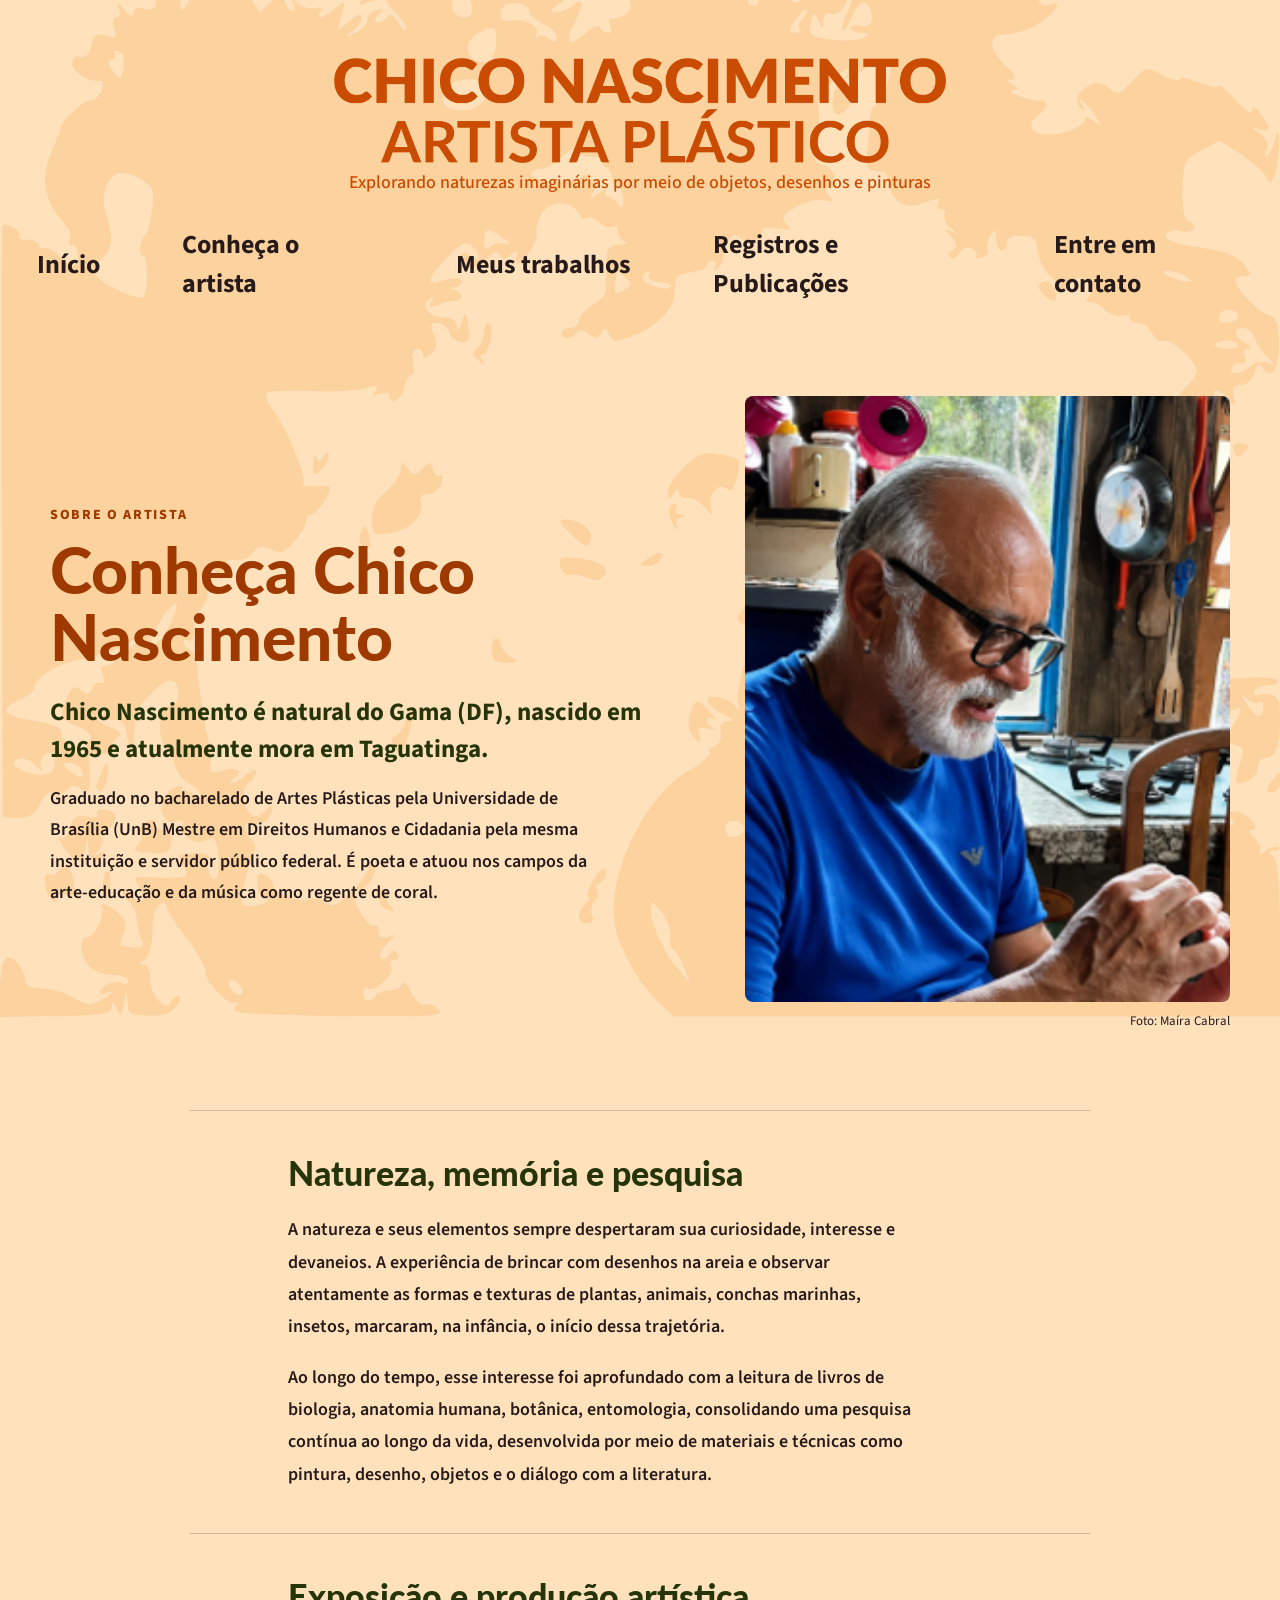
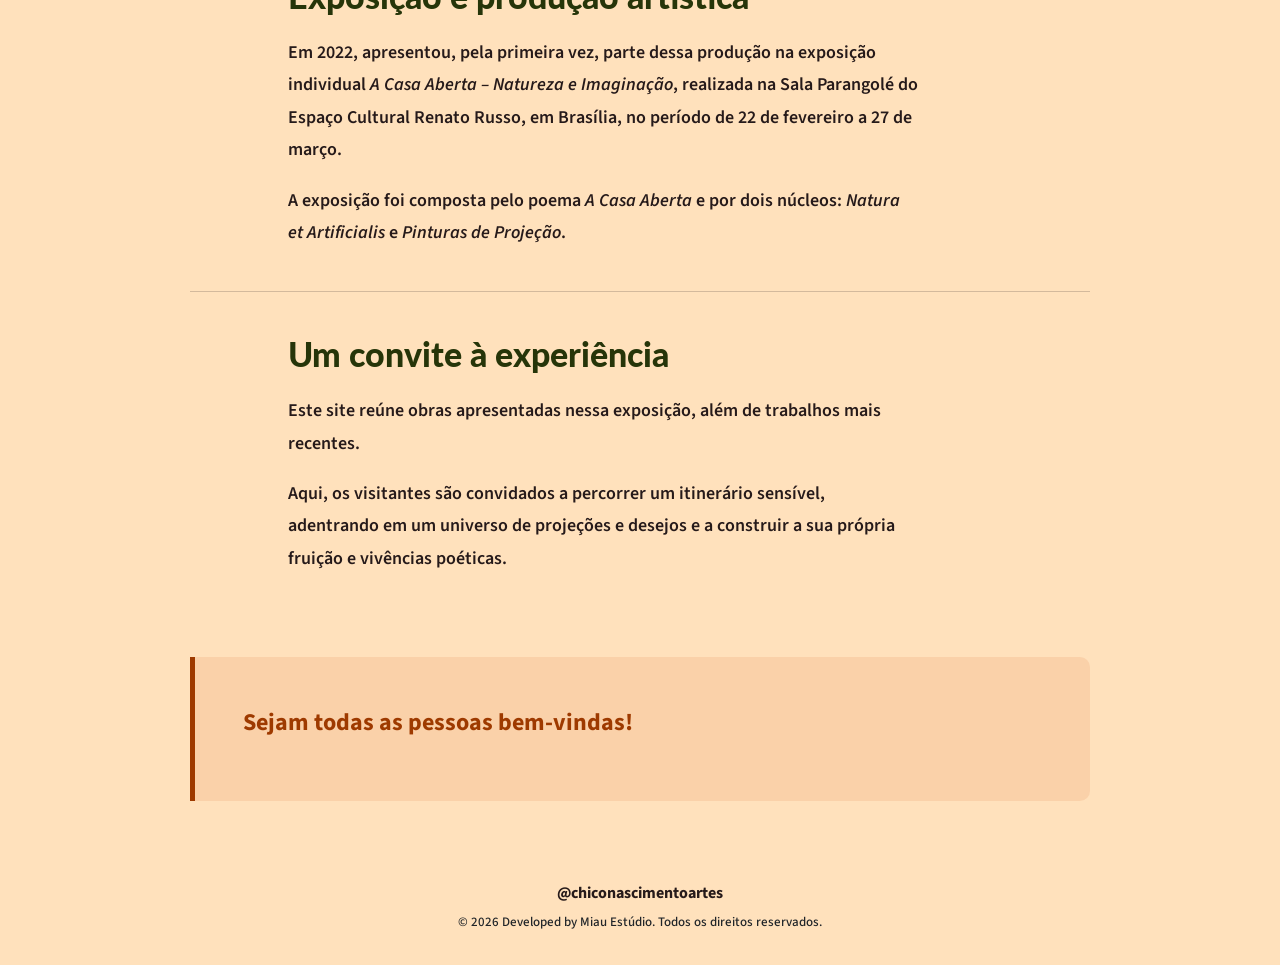
==== commit 831f12db: "Ajustes no layout e responsividade" ====
--- a/about.html
+++ b/about.html
@@ -22,9 +22,19 @@
                     <span class="navbar-toggler-icon"></span>
                 </button>
 
-                <a href="./index.html" class="header-logo-link">
-                    <img src="./img/logo.png" alt="Chico Nascimento Artista Plástico" class="header-logo">
-                </a>
+                <div class="header-identidade">
+    <a href="./index.html" class="header-logo-link">
+        <img src="./img/logo.png"
+             alt="Chico Nascimento Artista Plástico"
+             class="header-logo">
+    </a>
+
+    <h3 class="header-subtitulo">
+        <a href="./index.html" class="header-logo-subtitulo">
+            Explorando naturezas imaginárias por meio de objetos, desenhos e pinturas
+        </a>
+    </h3>
+</div>
 
                 <div class="offcanvas-lg offcanvas-start" id="navbarNav" tabindex="-1" aria-labelledby="navbarNavLabel">
                     <div class="offcanvas-header">
@@ -49,7 +59,7 @@
                                 </ul>
                             </li>
                             <li class="nav-item">
-                                <a class="nav-link" href="./publicações.html">Notícias</a>
+                                <a class="nav-link" href="./publicações.html">Registros e Publicações</a>
                             </li>
                             <li class="nav-item">
                                 <a class="nav-link" href="./contato.html">Entre em contato</a>
@@ -166,24 +176,28 @@
     </section>
 
     <aside class="about-invitation">
-        <p>
-            Chico lhes convida ainda para a leitura dos poemas do livro de sua autoria, 
-            <strong>Pequenas Epifanias</strong>.
-        </p>
-
-        <strong>Sejam todas as pessoas bem-vindas!</strong>
+        <strong><p>Sejam todas as pessoas bem-vindas!</p></strong>
     </aside>
 
 </main>
 
-    <footer>
-        <div class="d-flex justify-content-center align-items-center">
-            <p class="mb-0 me-3"> &copy; 2026 Developed by Miau Estúdio. Todos os direitos reservados.</p>
-            <a href="https://www.instagram.com/chiconascimentoartes/" target="_blank" class="text-decoration-none d-flex align-items-center rodape">
-                <i class="bi bi-instagram fs-4 me-2"></i>  @chiconascimentoartes
-            </a>
-        </div>
-    </footer>
+                <footer>
+                    <div class="footer-conteudo">
+
+                        <a href="https://www.instagram.com/chiconascimentoartes/"
+                        target="_blank"
+                        rel="noopener noreferrer"
+                        class="footer-instagram">
+                            @chiconascimentoartes
+                        </a>
+
+                        <p class="footer-copyright">
+                            © 2026 Developed by Miau Estúdio.
+                            Todos os direitos reservados.
+                        </p>
+
+                    </div>
+                </footer>
 
         <script src="https://cdn.jsdelivr.net/npm/bootstrap@5.3.8/dist/js/bootstrap.bundle.min.js" integrity="sha384-FKyoEForCGlyvwx9Hj09JcYn3nv7wiPVlz7YYwJrWVcXK/BmnVDxM+D2scQbITxI" crossorigin="anonymous"></script>
         <script>
--- a/estilos/style.css
+++ b/estilos/style.css
@@ -31,13 +31,11 @@
 }
 
 
-.header-logo {
-  display: block;
-  width: auto;
-  max-width: 100%;
-  height: auto;
-  /* Altura máxima reduzida para um tamanho mais "normal" */
-  max-height: 130px;
+.header-identidade {
+    display: flex;
+    flex-direction: column;
+    align-items: center;
+    width: 100%;
 }
 
 /* Link que envolve a logo (index.html) */
@@ -46,6 +44,26 @@
   text-align: center;
   text-decoration: none;
 }
+
+.header-subtitulo {
+    margin: 0;
+    width: 100%;
+    text-align: center;
+    line-height: 1.3;
+}
+
+.header-logo-subtitulo {
+    display: block;
+    text-align: center;
+    text-decoration: none;
+    font-family: var(--texto);
+    font-weight: 500;
+    font-size: 18px;
+    color: var(--laranja);
+    margin-top: 0.5rem;
+}
+
+
 
 nav {
   display: flex;
@@ -158,30 +176,43 @@
   gap: 2rem;
 }
 
+.dropdown-toggle::after {
+    display: none;
+}
+
 footer {
-  font-weight: 700;
-  margin-bottom: 2rem;
-  text-align: center;
-  font-family: var(--texto);
-  font-size: 16px;
-  display: flex;
-  justify-content: center;
-  align-items: center;
-  gap: 0.5rem;
-  color: var(--marrom);
-}
-
-footer a {
-  color: var(--marrom);
-}
-
-.dropdown-toggle::after {
-  display: none;
-}
-
-footer a:hover {
-  color: var(--laranja-escuro);
-}
+    margin-bottom: 2rem;
+    padding: 0 1rem;
+}
+
+.footer-conteudo {
+    display: flex;
+    flex-direction: column;
+    align-items: center;
+    justify-content: center;
+    gap: 8px;
+}
+
+.footer-instagram {
+    color: var(--marrom);
+    text-decoration: none;
+    font-family: var(--texto);
+    font-size: 16px;
+    font-weight: 700;
+}
+
+.footer-instagram:hover {
+    color: var(--laranja-escuro);
+}
+
+.footer-copyright {
+    margin: 0;
+    font-family: var(--texto);
+    font-size: 13px;
+    font-weight: 500;
+    text-align: center;
+}
+
 
 /* Responsividade */
 @media (max-width: 991px) {
@@ -228,7 +259,7 @@
     min-height: 300px;
   }*/
 
-  footer {
+  /*footer {
     flex-direction: column;
     gap: 1.5rem;
     font-size: 14px;
@@ -242,9 +273,222 @@
 
   footer a .bi {
     font-size: 1.5rem;
-  }
-
-}
+  }*/
+
+  .footer-conteudo {
+        gap: 10px;
+    }
+
+    .footer-instagram {
+        font-size: 14px;
+    }
+
+    .footer-copyright {
+        font-size: 12px;
+        max-width: 280px;
+        line-height: 1.4;
+    }
+
+
+}
+
+
+
+/* Desktop (lg+): logo/título centralizados em cima e menu centralizado embaixo */
+@media (min-width: 992px) {
+  .custom-navbar {
+    margin-top: 0;
+    margin-bottom: 30px;
+  }
+
+  .custom-navbar .container-fluid {
+    flex-direction: column;
+    align-items: center;
+    justify-content: center;
+  }
+
+  .header-logo-link {
+    margin: 50px auto 0 auto;
+  }
+
+.header-logo {
+    display: block;
+    margin: 0 auto;
+    width: auto;
+    max-width: 100%;
+    max-height: 105px;
+}
+
+  .custom-navbar .offcanvas-lg {
+    width: 100%;
+    flex-grow: 0;
+    justify-content: center;
+  }
+
+  .custom-navbar .offcanvas-body {
+    justify-content: center;
+    align-items: center;
+    width: 100%;
+  }
+}
+
+/* Mobile (<992px): hambúrguer à esquerda, logo/título ao lado e mini aba lateral */
+@media (max-width: 991.98px) {
+
+
+  .custom-navbar {
+    margin-top: 18px;
+    margin-bottom: 15px;
+  }
+
+  .custom-navbar .container-fluid {
+    display: grid;
+    grid-template-columns: 40px minmax(0, 1fr) 40px;
+    align-items: start;
+    gap: 0;
+    width: 100%;
+    padding: 0 8px;
+  }
+
+    .custom-navbar .navbar-toggler {
+        grid-column: 1;
+        grid-row: 1;
+        align-self: start;
+        justify-self: center;
+
+        margin-top: 12px;
+        padding: 6px;
+
+        border: none;
+        border-radius: 6px;
+        background-color: rgba(202, 75, 2, 0.08);
+        box-shadow: none;
+
+        position: relative;
+        z-index: 2;
+    }
+
+
+        .custom-navbar .header-identidade {
+          grid-column: 1 / -1;
+          grid-row: 1;
+
+          width: 100%;
+          min-width: 0;
+          padding: 0 40px;
+
+          display: flex;
+          flex-direction: column;
+          align-items: center;
+          justify-self: center;
+          text-align: center;
+    }
+
+      .custom-navbar .header-logo-link {
+          display: flex;
+          justify-content: center;
+          align-items: center;
+          width: 100%;
+          margin: 0 auto;
+      }
+
+        .custom-navbar .header-logo {
+        display: block;
+        width: 100%;
+        max-width: 255px;
+        height: auto;
+        max-height: none;
+        object-fit: contain;
+        margin: 0 auto;
+    }
+
+
+      .custom-navbar .header-subtitulo {
+          width: 100%;
+          margin: 0;
+          text-align: center;
+      }
+
+
+    .custom-navbar .header-logo-subtitulo {
+        max-width: 255px;
+        margin: 6px auto 0;
+        padding: 0;
+
+        font-size: 12px;
+        line-height: 1.25;
+        text-align: center;
+    }
+
+        .custom-navbar .offcanvas-lg {
+        grid-column: 1 / -1;
+    }
+
+  .custom-navbar .navbar-toggler {
+    border: none;
+    box-shadow: none;
+    color: var(--marrom);
+    padding: 0.25rem 0.4rem;
+  }
+
+
+  /* Mini aba lateral (offcanvas) */
+  .offcanvas-lg {
+    --bs-offcanvas-width: 290px;
+  }
+
+  .custom-navbar .offcanvas-lg {
+    background-color: var(--branco);
+  }
+
+  .custom-navbar .offcanvas-header {
+    border-bottom: 1px solid var(--amarelo-claro);
+    margin-bottom: 0.5rem;
+  }
+
+  .custom-navbar .offcanvas-title {
+    color: var(--laranja-escuro);
+    font-weight: 700;
+  }
+
+  .custom-navbar .offcanvas-body {
+    padding: 1rem;
+  }
+
+  .custom-navbar .offcanvas-body .navbar-nav {
+    gap: 0.15rem;
+    align-items: stretch;
+    width: 100%;
+  }
+
+  .custom-navbar .nav-link {
+    font-size: 20px !important;
+    padding: 0.6rem 0.75rem !important;
+    text-align: left;
+    border-radius: 6px;
+  }
+
+  .custom-navbar .nav-link:hover,
+  .custom-navbar .nav-link:focus {
+    background-color: var(--amarelo-claro);
+  }
+
+  .custom-navbar .offcanvas-body .dropdown-menu {
+    position: static !important;
+    box-shadow: none;
+    background-color: transparent;
+  }
+
+  .custom-navbar .dropdown-item {
+    font-size: 16px;
+    padding: 0.5rem 0.75rem;
+  }
+
+  .custom-navbar .dropdown-menu {
+    padding-left: 0.5rem;
+  }
+}
+
 
 @media (max-width: 480px) {
   body {
@@ -280,149 +524,72 @@
     max-width: 220px;
     margin: 0;
   }
+
+  .custom-navbar .container-fluid {
+    display: grid;
+    grid-template-columns: 44px minmax(0, 1fr) 44px;
+    align-items: start;
+    gap: 0;
+    width: 100%;
+    padding: 0 16px;
+  }
+
+  .custom-navbar .navbar-toggler {
+    grid-column: 1;
+    grid-row: 1;
+    justify-self: start;
+    align-self: start;
+    width: 36px;
+    height: 36px;
+    margin: 10px 0 0;
+    padding: 3px;
+  }
+
+  .custom-navbar .header-identidade {
+    grid-column: 2;
+    grid-row: 1;
+    width: 100%;
+    min-width: 0;
+    padding: 0;
+    align-items: center;
+    text-align: center;
+  }
+
+  .custom-navbar .header-logo-link {
+    display: block;
+    width: 100%;
+    max-width: 255px;
+    margin: 0 auto;
+  }
+
+  .custom-navbar .header-logo {
+    display: block;
+    width: 100%;
+    max-width: 100%;
+    height: auto;
+    max-height: none;
+    margin: 0 auto;
+  }
+
+  .custom-navbar .header-subtitulo {
+    width: 100%;
+    margin: 0;
+    text-align: center;
+  }
+
+  .custom-navbar .header-logo-subtitulo {
+    display: block;
+    width: 100%;
+    max-width: 255px;
+    margin: 4px auto 0;
+    padding: 0;
+    font-size: 12px;
+    line-height: 1.25;
+    text-align: center;
+  }
+
+  .custom-navbar {
+    margin-top: 28px;
+}
   
-}
-
-/* Desktop (lg+): logo/título centralizados em cima e menu centralizado embaixo */
-@media (min-width: 992px) {
-  .custom-navbar {
-    margin-top: 0;
-    margin-bottom: 30px;
-  }
-
-  .custom-navbar .container-fluid {
-    flex-direction: column;
-    align-items: center;
-    justify-content: center;
-  }
-
-  .header-logo-link {
-    margin: 50px auto 0 auto;
-  }
-
-  .header-logo {
-    margin: 0 auto;
-    max-height: 130px;
-  }
-
-  .custom-navbar .offcanvas-lg {
-    width: 100%;
-    flex-grow: 0;
-    justify-content: center;
-  }
-
-  .custom-navbar .offcanvas-body {
-    justify-content: center;
-    align-items: center;
-    width: 100%;
-  }
-}
-
-/* Mobile (<992px): hambúrguer à esquerda, logo/título ao lado e mini aba lateral */
-@media (max-width: 991.98px) {
-  .custom-navbar {
-    margin-top: 18px;
-    margin-bottom: 15px;
-  }
-
-  .custom-navbar .container-fluid {
-    flex-wrap: nowrap;
-    justify-content: flex-start;
-    align-items: center;
-    gap: 0.75rem;
-    padding-left: 1rem;
-    padding-right: 1rem;
-  }
-
-  .custom-navbar .navbar-toggler {
-    border: none;
-    box-shadow: none;
-    color: var(--marrom);
-    padding: 0.25rem 0.4rem;
-  }
-
-  /* Logo ao lado do hambúrguer */
-  .header-logo-link {
-    margin: 0;
-    display: inline-flex;
-    align-items: center;
-    flex: 1;
-    justify-content: center;
-  }
-
-  .header-logo {
-    max-height: 65px;
-    margin: 0;
-  }
-
-  /* Título ao lado do hambúrguer */
-  .custom-navbar .header-content {
-    margin: 0;
-    flex: 1;
-    display: flex;
-    justify-content: center;
-  }
-
-  .custom-navbar .artist-title {
-    font-size: 1.25rem;
-    line-height: 1.15;
-    margin: 0;
-    text-align: left;
-  }
-
-  /* Mini aba lateral (offcanvas) */
-  .offcanvas-lg {
-    --bs-offcanvas-width: 290px;
-  }
-
-  .custom-navbar .offcanvas-lg {
-    background-color: var(--branco);
-  }
-
-  .custom-navbar .offcanvas-header {
-    border-bottom: 1px solid var(--amarelo-claro);
-    margin-bottom: 0.5rem;
-  }
-
-  .custom-navbar .offcanvas-title {
-    color: var(--laranja-escuro);
-    font-weight: 700;
-  }
-
-  .custom-navbar .offcanvas-body {
-    padding: 1rem;
-  }
-
-  .custom-navbar .offcanvas-body .navbar-nav {
-    gap: 0.15rem;
-    align-items: stretch;
-    width: 100%;
-  }
-
-  .custom-navbar .nav-link {
-    font-size: 20px !important;
-    padding: 0.6rem 0.75rem !important;
-    text-align: left;
-    border-radius: 6px;
-  }
-
-  .custom-navbar .nav-link:hover,
-  .custom-navbar .nav-link:focus {
-    background-color: var(--amarelo-claro);
-  }
-
-  .custom-navbar .offcanvas-body .dropdown-menu {
-    position: static !important;
-    box-shadow: none;
-    background-color: transparent;
-  }
-
-  .custom-navbar .dropdown-item {
-    font-size: 16px;
-    padding: 0.5rem 0.75rem;
-  }
-
-  .custom-navbar .dropdown-menu {
-    padding-left: 0.5rem;
-  }
-}
+}
